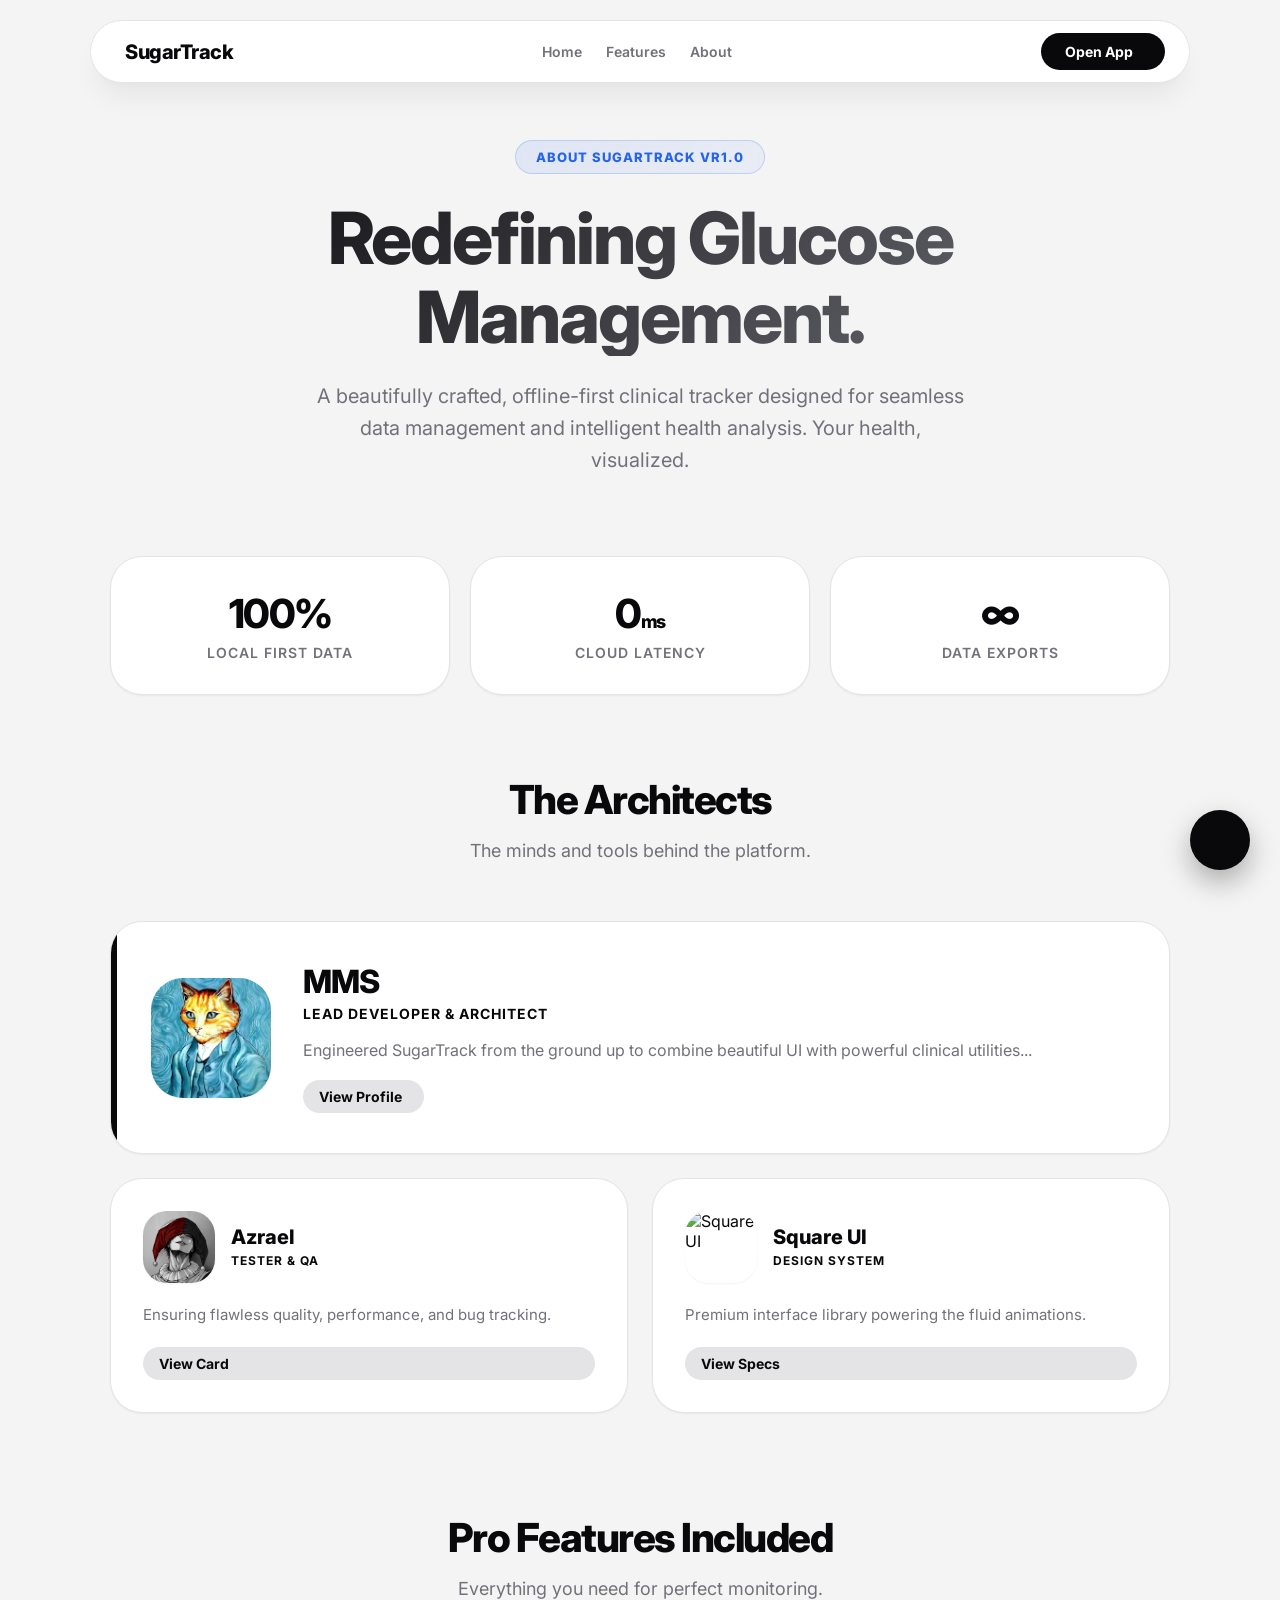
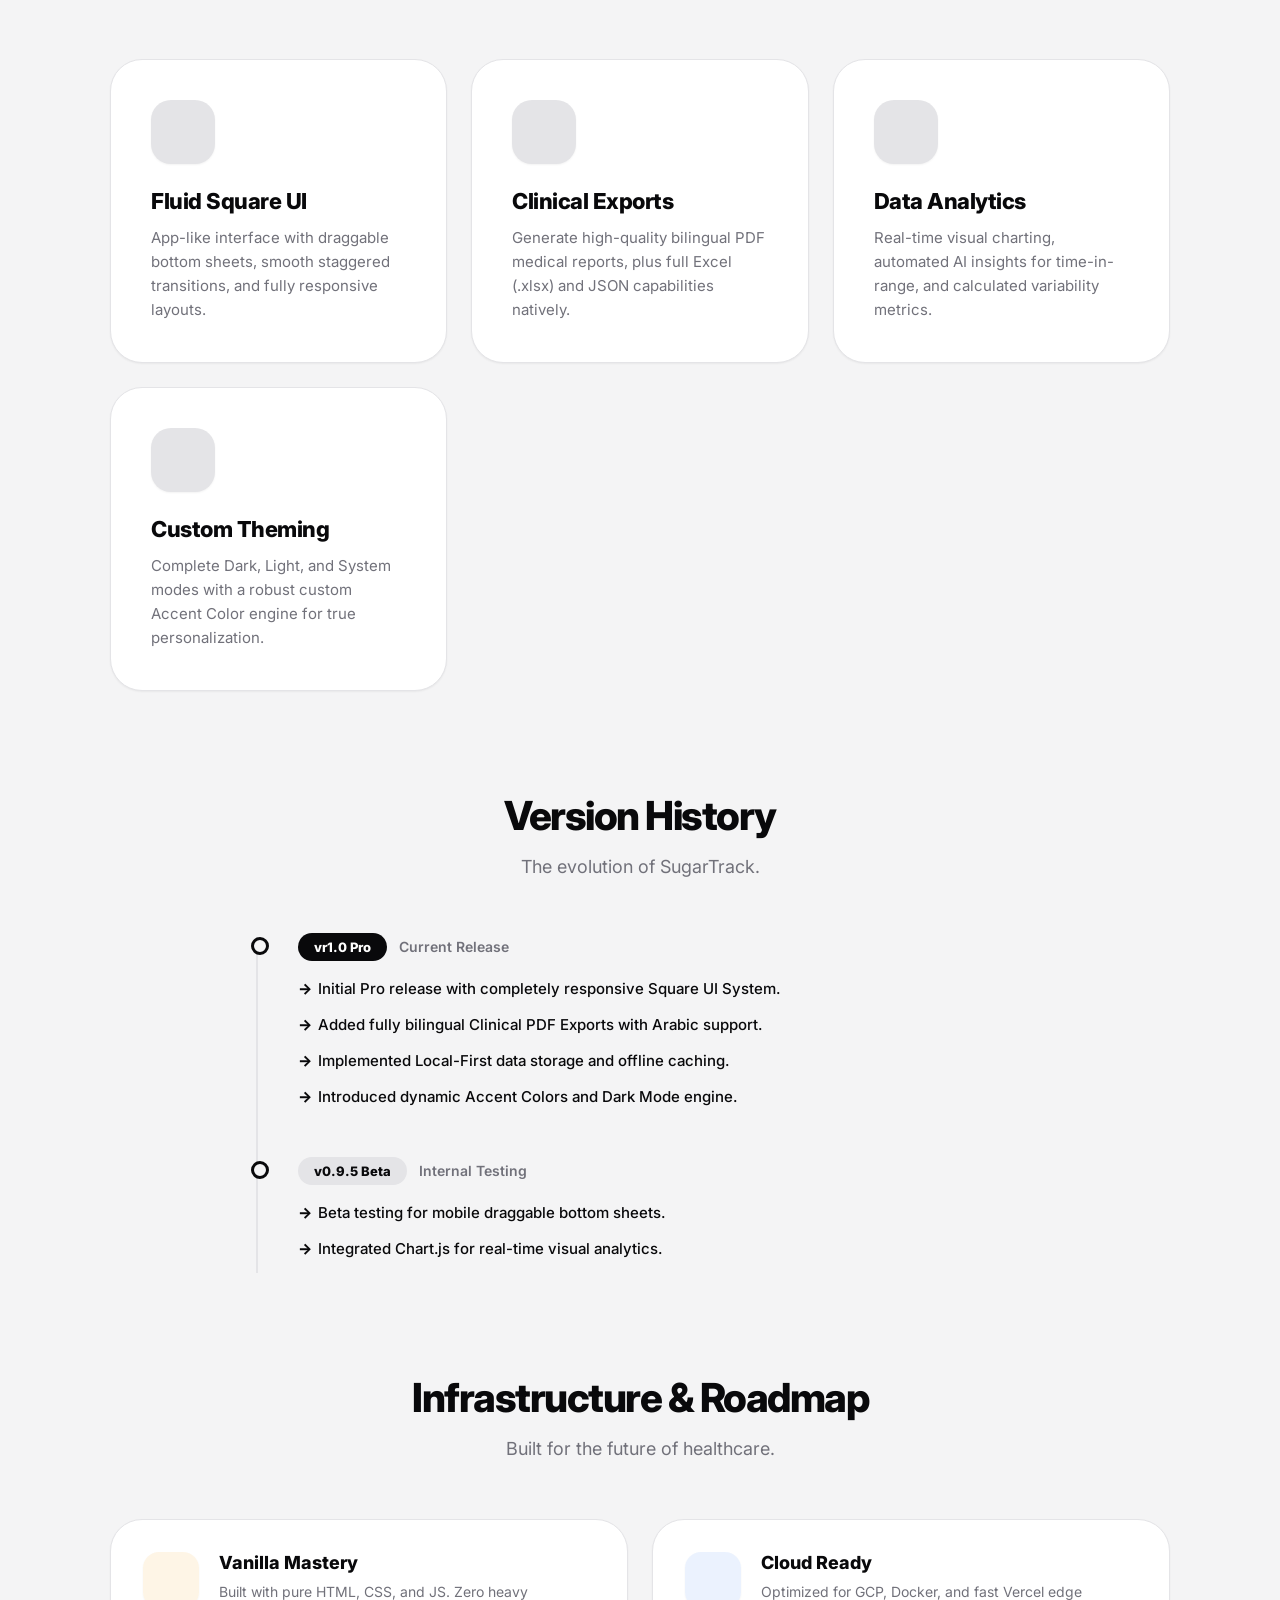
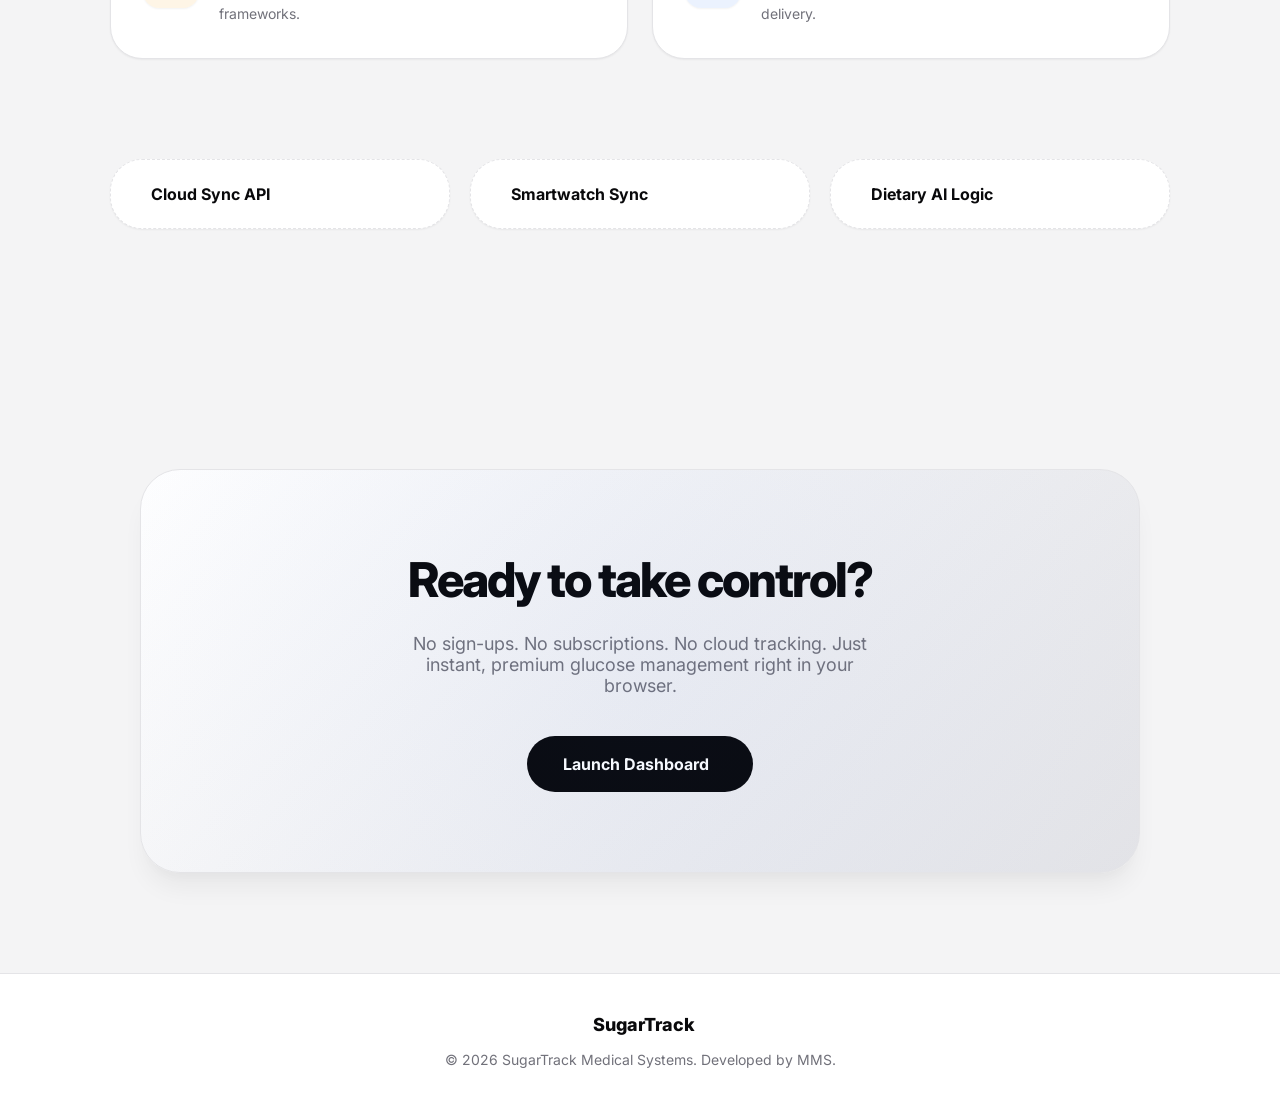
==== about.html @ b8b96982 "Add files via upload" ====
<!DOCTYPE html>
<html lang="en" data-theme="system" class="landing-mode">
<head>
    <meta charset="UTF-8">
    <meta name="viewport" content="width=device-width, initial-scale=1.0, maximum-scale=1.0, user-scalable=no, viewport-fit=cover">
    <title>About - SugarTrack Pro</title>
    
    <script>
        const savedTheme = localStorage.getItem('theme') || 'system';
        const isDark = savedTheme === 'dark' || (savedTheme === 'system' && window.matchMedia('(prefers-color-scheme: dark)').matches);
        document.documentElement.setAttribute('data-theme', isDark ? 'dark' : 'light');
    </script>
    <link rel="preconnect" href="https://fonts.googleapis.com">
    <link rel="preconnect" href="https://fonts.gstatic.com" crossorigin>
    <link href="https://fonts.googleapis.com/css2?family=Inter:wght@400;500;600;700;800&display=swap" rel="stylesheet">
    <script src="https://unpkg.com/@phosphor-icons/web"></script>
    <link rel="stylesheet" href="style.css">

    <style>
        /* --- LANDING PAGE CORE & SMOOTH SCROLL --- */
        html.landing-mode { scroll-behavior: smooth; }
        body { background-color: var(--bg-canvas); color: var(--text-main); overflow-x: hidden; margin: 0; padding: 0; display: block; }
        .page-wrapper { overflow: hidden; position: relative; }
        
        .main-scroller { transition: transform 0.6s cubic-bezier(0.32, 0.72, 0, 1), filter 0.6s ease, border-radius 0.6s ease; transform-origin: center top; background: var(--bg-canvas); min-height: 100vh; }
        body.modal-open .main-scroller { transform: scale(0.95) translateY(10px); filter: blur(8px) brightness(0.8); border-radius: 40px; pointer-events: none; overflow: hidden; }

        /* --- 3D AMBIENT GLOWS --- */
        .ambient-bg { position: fixed; inset: 0; z-index: -1; overflow: hidden; pointer-events: none; background: var(--bg-canvas); }
        .blob { position: absolute; filter: blur(90px); opacity: 0.25; border-radius: 50%; animation: float 20s infinite alternate cubic-bezier(0.4, 0, 0.2, 1); }
        .blob-1 { width: 45vw; height: 45vw; background: var(--primary); top: -10%; left: -10%; }
        .blob-2 { width: 35vw; height: 35vw; background: #8b5cf6; top: 30%; right: -10%; animation-delay: -5s; }
        .blob-3 { width: 45vw; height: 45vw; background: #10b981; bottom: -10%; left: 20%; animation-delay: -10s; }
        @keyframes float { 0% { transform: translate(0, 0) scale(1); } 100% { transform: translate(5%, 10%) scale(1.1); } }
        [data-theme="dark"] .ambient-glow { opacity: 0.1; }

        /* --- FLOATING TOP NAV --- */
        .landing-nav { position: fixed; top: 20px; left: 50%; transform: translateX(-50%); width: 90%; max-width: 1100px; background: rgba(var(--bg-dashboard-rgb), 0.7); background-color: var(--bg-dashboard); backdrop-filter: blur(20px); -webkit-backdrop-filter: blur(20px); border: 1px solid var(--border-color); border-radius: 100px; padding: 12px 24px; display: flex; align-items: center; justify-content: space-between; z-index: 1000; box-shadow: var(--shadow-float); transition: all 0.3s ease; }
        .nav-brand { display: flex; align-items: center; gap: 10px; font-size: 20px; font-weight: 800; color: var(--text-main); text-decoration: none; letter-spacing: -0.5px; }
        .nav-brand i { font-size: 28px; color: var(--primary); }
        .nav-links { display: flex; align-items: center; gap: 24px; }
        .nav-link { font-size: 14px; font-weight: 600; color: var(--text-muted); text-decoration: none; transition: color 0.2s; }
        .nav-link:hover { color: var(--text-main); }
        .nav-actions { display: flex; align-items: center; gap: 12px; }
        .btn-launch { background: var(--primary); color: var(--primary-invert); padding: 10px 24px; border-radius: 100px; font-size: 14px; font-weight: 700; text-decoration: none; display: flex; align-items: center; gap: 8px; transition: transform 0.2s, box-shadow 0.2s; }
        .btn-launch:hover { transform: translateY(-2px); box-shadow: 0 10px 20px -10px var(--primary); }

        /* Mobile Nav Button & Menu */
        .mobile-menu-btn { display: none; width: 44px; height: 44px; border-radius: 50%; background: var(--bg-hover); color: var(--text-main); border: none; align-items: center; justify-content: center; font-size: 24px; cursor: pointer; transition: transform 0.2s; }
        .mobile-menu-btn:active { transform: scale(0.9); }
        .nav-menu-item { display: flex; align-items: center; gap: 16px; padding: 16px 24px; background: var(--bg-canvas); border: 1px solid var(--border-color); border-radius: 24px; font-size: 18px; font-weight: 700; color: var(--text-main); text-decoration: none; transition: transform 0.2s, background 0.2s; }
        .nav-menu-item:hover { background: var(--bg-hover); }
        .nav-menu-item:active { transform: scale(0.95); }
        .nav-menu-item.highlight { background: var(--primary); color: var(--primary-invert); border-color: var(--primary); }
        .nav-menu-item i { font-size: 24px; }

        /* --- CONTAINER & REVEAL --- */
        .page-container { max-width: 1100px; margin: 0 auto; padding: 140px 20px 100px; position: relative; z-index: 10; }
        .reveal { opacity: 0; transform: translateY(50px) scale(0.98); transition: all 0.8s cubic-bezier(0.16, 1, 0.3, 1); }
        .reveal.active { opacity: 1; transform: translateY(0) scale(1); }

        /* --- HERO SECTION --- */
        .hero { text-align: center; margin-bottom: 80px; perspective: 1000px; }
        .hero-badge { display: inline-block; background: linear-gradient(135deg, rgba(37,99,235,0.1), rgba(37,99,235,0.05)); border: 1px solid rgba(37,99,235,0.2); color: #2563eb; padding: 8px 20px; border-radius: 30px; font-size: 13px; font-weight: 800; text-transform: uppercase; letter-spacing: 1px; margin-bottom: 24px; backdrop-filter: blur(8px); }
        [data-theme="dark"] .hero-badge { color: #60a5fa; }
        .hero h1 { font-size: clamp(40px, 7vw, 72px); font-weight: 800; letter-spacing: -2px; line-height: 1.1; margin-bottom: 24px; background: linear-gradient(135deg, var(--text-main), var(--text-muted)); -webkit-background-clip: text; -webkit-text-fill-color: transparent; }
        .hero p { font-size: clamp(16px, 2vw, 20px); color: var(--text-muted); max-width: 650px; margin: 0 auto; line-height: 1.6; }

        /* --- QUICK STATS BANNER --- */
        .stats-banner { display: grid; grid-template-columns: repeat(3, 1fr); gap: 20px; margin-bottom: 80px; }
        .stat-box { background: var(--bg-dashboard); border: 1px solid var(--border-color); border-radius: 32px; padding: 32px; text-align: center; box-shadow: var(--shadow-sm); transform-style: preserve-3d; transition: transform 0.1s ease, border-color 0.4s; position: relative; overflow: hidden; }
        .stat-box::before { content: ''; position: absolute; inset: 0; background: radial-gradient(600px circle at var(--mouse-x) var(--mouse-y), rgba(255,255,255,0.08), transparent 40%); z-index: 0; opacity: 0; transition: opacity 0.3s; pointer-events: none;}
        .stat-box:hover::before { opacity: 1; }
        [data-theme="light"] .stat-box::before { background: radial-gradient(600px circle at var(--mouse-x) var(--mouse-y), rgba(0,0,0,0.04), transparent 40%); }
        .stat-box-content { position: relative; z-index: 1; transform: translateZ(30px); }
        .stat-box .num { display: block; font-size: 40px; font-weight: 800; color: var(--text-main); margin-bottom: 4px; letter-spacing: -1.5px; }
        .stat-box .label { font-size: 14px; color: var(--text-muted); font-weight: 600; text-transform: uppercase; letter-spacing: 1px; }

        /* --- SECTION HEADERS --- */
        .section-title { font-size: 40px; font-weight: 800; letter-spacing: -1.5px; margin-bottom: 40px; text-align: center; }
        .section-header { text-align: center; margin-bottom: 60px; }
        .section-header h2 { font-size: 40px; font-weight: 800; letter-spacing: -1.5px; margin-bottom: 16px; }
        .section-header p { font-size: 18px; color: var(--text-muted); }

        /* --- UNIVERSAL 3D TILT CARDS --- */
        .tilt-card { background: var(--bg-dashboard); border: 1px solid var(--border-color); border-radius: 32px; position: relative; overflow: hidden; box-shadow: var(--shadow-sm); transform-style: preserve-3d; transition: transform 0.1s ease, box-shadow 0.4s ease, border-color 0.4s ease; cursor: default; }
        .tilt-card::before { content: ''; position: absolute; inset: 0; background: radial-gradient(800px circle at var(--mouse-x) var(--mouse-y), rgba(255,255,255,0.08), transparent 40%); z-index: 0; opacity: 0; transition: opacity 0.3s; pointer-events: none;}
        .tilt-card:hover::before { opacity: 1; }
        [data-theme="light"] .tilt-card::before { background: radial-gradient(800px circle at var(--mouse-x) var(--mouse-y), rgba(0,0,0,0.04), transparent 40%); }
        .tilt-card:hover { border-color: var(--primary); box-shadow: var(--shadow-float); z-index: 20; }
        .card-content { position: relative; z-index: 1; transform: translateZ(30px); }

        /* --- THE TEAM --- */
        .team-grid { display: grid; grid-template-columns: 1fr; gap: 24px; margin-bottom: 100px; }
        .interactive-card { cursor: pointer; -webkit-tap-highlight-color: transparent; }
        .interactive-card:active { transform: scale(0.96) !important; }

        .founder-card { display: flex; align-items: center; gap: 32px; padding: 40px; }
        .founder-card::after { content: ''; position: absolute; top: 0; left: 0; width: 6px; height: 100%; background: var(--primary); }
        .team-image { width: 120px; height: 120px; border-radius: 32px; object-fit: cover; box-shadow: var(--shadow-sm); flex-shrink: 0; transform: translateZ(50px); }
        .team-info { transform: translateZ(40px); }
        .team-info h3 { font-size: 32px; font-weight: 800; margin-bottom: 4px; letter-spacing: -1px;}
        .team-info h4 { font-size: 14px; font-weight: 700; color: var(--primary); text-transform: uppercase; letter-spacing: 1px; margin-bottom: 16px;}
        .team-info p { font-size: 16px; color: var(--text-muted); line-height: 1.6; margin-bottom: 16px;}
        .view-hint { display: inline-flex; align-items: center; gap: 6px; font-size: 14px; font-weight: 700; color: var(--primary); background: var(--bg-hover); padding: 8px 16px; border-radius: 100px; }

        .secondary-team { display: grid; grid-template-columns: repeat(2, 1fr); gap: 24px; }
        .member-card { padding: 32px; display: flex; flex-direction: column; gap: 20px; }
        .member-header { display: flex; align-items: center; gap: 16px; transform: translateZ(40px); }
        .member-header img { width: 72px; height: 72px; border-radius: 24px; object-fit: cover; box-shadow: var(--shadow-sm); }
        .member-header h4 { font-size: 20px; font-weight: 800; margin-bottom: 4px;}
        .member-header p { font-size: 12px; color: var(--primary); font-weight: 700; text-transform: uppercase; letter-spacing: 1px;}
        .member-bio { font-size: 15px; color: var(--text-muted); line-height: 1.6; transform: translateZ(30px); flex: 1; }

        /* --- FEATURES GRID --- */
        .f-grid { display: grid; grid-template-columns: repeat(auto-fit, minmax(320px, 1fr)); gap: 24px; margin-bottom: 100px; }
        .feature-card { padding: 40px; }
        .f-icon { width: 64px; height: 64px; background: var(--bg-hover); border-radius: 20px; display: flex; align-items: center; justify-content: center; font-size: 32px; margin-bottom: 24px; transform: translateZ(50px); box-shadow: var(--shadow-sm); }
        .f-icon i { background: linear-gradient(135deg, var(--primary), var(--primary-invert)); -webkit-background-clip: text; -webkit-text-fill-color: transparent; }
        .feature-card h3 { font-size: 22px; font-weight: 800; margin-bottom: 12px; letter-spacing: -0.5px; transform: translateZ(30px);}
        .feature-card p { font-size: 15px; color: var(--text-muted); line-height: 1.6; transform: translateZ(20px);}

        /* --- VERSION HISTORY --- */
        .changelog-wrapper { max-width: 800px; margin: 0 auto 100px; }
        .changelog-timeline { border-left: 2px solid var(--border-color); margin-left: 16px; padding-left: 40px; display: flex; flex-direction: column; gap: 40px; }
        .changelog-item { position: relative; }
        .changelog-item::before { content: ''; position: absolute; left: -47px; top: 0; width: 12px; height: 12px; background: var(--bg-canvas); border: 3px solid var(--primary); border-radius: 50%; box-shadow: 0 0 0 4px rgba(var(--bg-canvas-rgb), 1); }
        .changelog-header { display: flex; align-items: center; gap: 12px; margin-bottom: 16px; margin-top: -4px; }
        .changelog-version { background: var(--primary); color: var(--primary-invert); padding: 6px 16px; border-radius: 100px; font-size: 13px; font-weight: 800; }
        .changelog-date { color: var(--text-muted); font-size: 14px; font-weight: 600; }
        .changelog-notes { list-style: none; padding: 0; margin: 0; }
        .changelog-notes li { font-size: 15px; color: var(--text-main); margin-bottom: 12px; position: relative; padding-left: 20px; line-height: 1.6; font-weight: 500; }
        .changelog-notes li::before { content: '→'; position: absolute; left: 0; color: var(--primary); font-weight: 800; }

        /* --- ROADMAP & TECH STACK --- */
        .roadmap-grid { display: grid; grid-template-columns: repeat(auto-fit, minmax(220px, 1fr)); gap: 20px; margin-bottom: 100px; }
        .roadmap-item { padding: 24px; display: flex; flex-direction: column; align-items: flex-start; gap: 16px; border: 1px dashed var(--border-color); }
        .roadmap-item i { font-size: 32px; color: var(--text-light); transform: translateZ(30px); }
        .roadmap-item span { font-size: 16px; font-weight: 700; color: var(--text-main); transform: translateZ(20px); }

        .tech-grid { display: grid; grid-template-columns: repeat(auto-fit, minmax(300px, 1fr)); gap: 24px; margin-bottom: 100px; }
        .tech-card { padding: 32px; display: flex; align-items: flex-start; gap: 20px; }
        .tech-icon-wrapper { width: 56px; height: 56px; border-radius: 16px; background: var(--bg-hover); display: flex; align-items: center; justify-content: center; font-size: 28px; flex-shrink: 0; transform: translateZ(40px); box-shadow: var(--shadow-sm); }
        .tech-card.tech-frontend .tech-icon-wrapper { color: #f59e0b; background: rgba(245, 158, 11, 0.1); }
        .tech-card.tech-cloud .tech-icon-wrapper { color: #3b82f6; background: rgba(59, 130, 246, 0.1); }
        .tech-card.tech-data .tech-icon-wrapper { color: #10b981; background: rgba(16, 185, 129, 0.1); }
        .tech-content { transform: translateZ(20px); }
        .tech-content h4 { font-size: 18px; font-weight: 800; margin-bottom: 8px; }
        .tech-content p { font-size: 14px; color: var(--text-muted); line-height: 1.6; }

        /* --- MASSIVE CTA SECTION --- */
        .cta-section { padding: 40px 20px 100px; text-align: center; position: relative; z-index: 10; }
        .cta-box { max-width: 1000px; margin: 0 auto; background: linear-gradient(135deg, var(--bg-dashboard), var(--bg-hover)); border: 1px solid var(--border-color); border-radius: 40px; padding: 80px 40px; box-shadow: var(--shadow-float); position: relative; overflow: hidden; }
        .cta-box::after { content: ''; position: absolute; top: -50%; left: -50%; width: 200%; height: 200%; background: radial-gradient(circle, rgba(37,99,235,0.05) 0%, transparent 60%); pointer-events: none; animation: float 10s infinite linear; }
        .cta-box h2 { font-size: 48px; font-weight: 800; letter-spacing: -2px; margin-bottom: 24px; }
        .cta-box p { font-size: 18px; color: var(--text-muted); margin-bottom: 40px; max-width: 500px; margin-left: auto; margin-right: auto; }
        .btn-large { padding: 18px 36px; font-size: 16px; border-radius: 100px; display: inline-flex; }

        /* --- FOOTER --- */
        .footer { border-top: 1px solid var(--border-color); padding: 40px 20px; text-align: center; background: var(--bg-dashboard); color: var(--text-muted); font-size: 14px; position: relative; z-index: 10; display: flex; flex-direction: column; gap: 16px; align-items: center; }
        .footer-brand { display: flex; align-items: center; gap: 8px; font-weight: 800; color: var(--text-main); font-size: 18px; }
        .footer-brand i { color: var(--primary); font-size: 24px; }

        /* --- FLOATING THEME SWITCHER (Animated) --- */
        .floating-theme-widget { position: fixed; bottom: 30px; right: 30px; z-index: 9999; display: flex; flex-direction: column-reverse; align-items: center; gap: 12px; }
        .tw-main-btn { width: 60px; height: 60px; border-radius: 50%; background: var(--primary); color: var(--primary-invert); display: flex; align-items: center; justify-content: center; font-size: 26px; box-shadow: 0 12px 28px rgba(0,0,0,0.3); border: none; cursor: pointer; transition: transform 0.4s cubic-bezier(0.34, 1.56, 0.64, 1), background 0.3s; z-index: 2; }
        .tw-main-btn:active { transform: scale(0.9); }
        .tw-main-btn:hover { transform: scale(1.05); }
        .tw-menu { display: flex; flex-direction: column; gap: 12px; position: absolute; bottom: 75px; pointer-events: none; }
        .tw-opt { width: 48px; height: 48px; border-radius: 50%; background: var(--bg-dashboard); color: var(--text-main); border: 1px solid var(--border-color); display: flex; align-items: center; justify-content: center; font-size: 20px; cursor: pointer; box-shadow: var(--shadow-sm); opacity: 0; transform: translateY(20px) scale(0.5) rotate(-45deg); transition: all 0.4s cubic-bezier(0.34, 1.56, 0.64, 1); }
        .tw-opt:hover { background: var(--bg-hover); color: var(--primary); transform: translateY(0) scale(1.15) rotate(0deg) !important;}
        .tw-opt.active-theme { background: var(--primary); color: var(--primary-invert); border-color: var(--primary);}
        .floating-theme-widget.open .tw-menu { pointer-events: all; }
        .floating-theme-widget.open .tw-opt { opacity: 1; transform: translateY(0) scale(1) rotate(0deg); }
        .floating-theme-widget.open .tw-opt:nth-child(3) { transition-delay: 0.05s; }
        .floating-theme-widget.open .tw-opt:nth-child(2) { transition-delay: 0.1s; }
        .floating-theme-widget.open .tw-opt:nth-child(1) { transition-delay: 0.15s; }
        .floating-theme-widget.open .tw-main-btn { transform: rotate(135deg); }

        /* --- APPLE STYLE MORPH MODAL (Shared) --- */
        .apple-modal-overlay { position: fixed; inset: 0; z-index: 99999; background: rgba(0, 0, 0, 0.3); backdrop-filter: blur(8px); -webkit-backdrop-filter: blur(8px); display: flex; align-items: center; justify-content: center; opacity: 0; visibility: hidden; transition: opacity 0.4s ease, visibility 0.4s ease; }
        .apple-modal-overlay.active { opacity: 1; visibility: visible; }
        .apple-modal-card { background: var(--bg-dashboard); border: 1px solid var(--border-color); padding: 40px; width: 90%; max-width: 420px; box-shadow: 0 32px 64px -12px rgba(0,0,0,0.3); text-align: center; position: relative; overflow: hidden; opacity: 0; border-radius: 64px; transform: scale(0.15); transition: transform 0.6s cubic-bezier(0.34, 1.56, 0.64, 1), opacity 0.3s ease, border-radius 0.6s cubic-bezier(0.34, 1.56, 0.64, 1); }
        .apple-modal-overlay.active .apple-modal-card { transform: scale(1) !important; opacity: 1; border-radius: 40px; }
        .apple-modal-content > * { opacity: 0; transform: translateY(15px); transition: all 0.4s cubic-bezier(0.16, 1, 0.3, 1); }
        .apple-modal-overlay.active .apple-modal-content > * { opacity: 1; transform: translateY(0); }
        .apple-modal-overlay.active .apple-modal-content > *:nth-child(1) { transition-delay: 0.1s; }
        .apple-modal-overlay.active .apple-modal-content > *:nth-child(2) { transition-delay: 0.15s; }
        .apple-modal-overlay.active .apple-modal-content > *:nth-child(3) { transition-delay: 0.2s; }
        .apple-modal-overlay.active .apple-modal-content > *:nth-child(4) { transition-delay: 0.25s; }
        .apple-modal-overlay.active .apple-modal-content > *:nth-child(5) { transition-delay: 0.3s; }
        .amc-close { position: absolute; top: 20px; right: 20px; width: 36px; height: 36px; border-radius: 50%; background: var(--bg-hover); color: var(--text-muted); display: flex; align-items: center; justify-content: center; font-size: 18px; cursor: pointer; transition: all 0.2s; z-index: 10; border: none; }
        .amc-close:hover { background: var(--text-muted); color: var(--bg-canvas); transform: scale(1.1); }
        .amc-img { width: 120px; height: 120px; border-radius: 36px; object-fit: cover; box-shadow: var(--shadow-float); margin: 0 auto 20px auto; border: 2px solid var(--border-color); }
        .amc-name { font-size: 32px; font-weight: 800; color: var(--text-main); margin-bottom: 4px; letter-spacing: -1px;}
        .amc-role { font-size: 14px; font-weight: 700; color: var(--primary); text-transform: uppercase; letter-spacing: 1px; margin-bottom: 16px;}
        .amc-bio { font-size: 15px; color: var(--text-muted); line-height: 1.6; margin-bottom: 32px;}
        .amc-actions { display: flex; gap: 12px; }
        .amc-actions a { flex: 1; padding: 14px; border-radius: 100px; font-size: 14px; font-weight: 700; display: flex; align-items: center; justify-content: center; gap: 8px; text-decoration: none; transition: transform 0.2s; }
        .amc-btn-primary { background: var(--primary); color: var(--primary-invert); }
        .amc-btn-secondary { background: var(--bg-dashboard); border: 1px solid var(--border-color); color: var(--text-main); box-shadow: var(--shadow-sm);}

        @media (max-width: 900px) {
            .stats-banner, .secondary-team { grid-template-columns: 1fr; }
        }
        @media (max-width: 768px) {
            .landing-nav { top: 12px; width: calc(100% - 24px); padding: 10px 16px; }
            .nav-links, .desktop-launch-btn { display: none; }
            .mobile-menu-btn { display: flex; }
            .f-grid { grid-template-columns: 1fr; }
            .hero h1 { font-size: 44px; }
            .founder-card { flex-direction: column; text-align: center; padding: 32px 20px; }
            .founder-card::after { top: 0; left: 0; width: 100%; height: 6px; border-radius: 6px 6px 0 0; }
            .floating-theme-widget { bottom: 20px; right: 20px; }
            .tw-main-btn { width: 52px; height: 52px; font-size: 22px;}
            .cta-box h2 { font-size: 36px; }
        }
    </style>
</head>
<body>

    <div class="page-wrapper">
        <div class="main-scroller">
            
            <div class="ambient-bg">
                <div class="blob blob-1"></div>
                <div class="blob blob-2"></div>
                <div class="blob blob-3"></div>
            </div>

            <!-- Floating Top Navigation -->
            <nav class="landing-nav">
                <a href="index.html" class="nav-brand"><i class="ph-fill ph-activity"></i> SugarTrack</a>
                <div class="nav-links">
                    <a href="index.html" class="nav-link">Home</a>
                    <a href="index.html#features" class="nav-link">Features</a>
                    <a href="about.html" class="nav-link">About</a>
                </div>
                <div class="nav-actions">
                    <a href="dashboard.html" class="btn-launch desktop-launch-btn">Open App <i class="ph ph-arrow-right"></i></a>
                    <button class="mobile-menu-btn" id="mobileMenuBtn"><i class="ph ph-list"></i></button>
                </div>
            </nav>

            <div class="page-container">
                
                <!-- Hero Section -->
                <section class="hero reveal">
                    <div class="hero-badge">About SugarTrack vr1.0</div>
                    <h1>Redefining Glucose<br>Management.</h1>
                    <p>A beautifully crafted, offline-first clinical tracker designed for seamless data management and intelligent health analysis. Your health, visualized.</p>
                </section>

                <!-- 3D Stats Banner -->
                <div class="stats-banner reveal">
                    <div class="stat-box tilt-card">
                        <div class="stat-box-content">
                            <span class="num">100%</span>
                            <span class="label">Local First Data</span>
                        </div>
                    </div>
                    <div class="stat-box tilt-card">
                        <div class="stat-box-content">
                            <span class="num">0<span style="font-size: 18px;">ms</span></span>
                            <span class="label">Cloud Latency</span>
                        </div>
                    </div>
                    <div class="stat-box tilt-card">
                        <div class="stat-box-content">
                            <span class="num">∞</span>
                            <span class="label">Data Exports</span>
                        </div>
                    </div>
                </div>

                <!-- Interactive Team Section -->
                <section id="team">
                    <div class="section-header reveal">
                        <h2>The Architects</h2>
                        <p>The minds and tools behind the platform.</p>
                    </div>
                    
                    <div class="team-grid reveal">
                        <!-- Founder Card -->
                        <div class="founder-card tilt-card interactive-card" 
                             onclick="openTeamModal(event, 'MMS', 'Lead Developer & Architect', 'Passionate about building fluid, user-centric healthcare tools. Engineered SugarTrack from the ground up to combine beautiful UI with powerful clinical utilities, focusing on speed, responsiveness, and clean vanilla architecture.', 'images/mms.jpg', 'https://github.com/MMSSB', 'https://mmssb.github.io')">
                            <img src="images/mms.jpg"  alt="MMS Profile" class="team-image">
                            <div class="team-info">
                                <h3>MMS</h3>
                                <h4>Lead Developer & Architect</h4>
                                <p>Engineered SugarTrack from the ground up to combine beautiful UI with powerful clinical utilities...</p>
                                <span class="view-hint">View Profile <i class="ph ph-arrow-up-right"></i></span>
                            </div>
                        </div>

                        <!-- Secondary Team -->
                        <div class="secondary-team">
                            <div class="member-card tilt-card interactive-card"
                                 onclick="openTeamModal(event, 'Azrael', 'Tester & QA Specialist', 'Passionate about ensuring quality and performance in software development. Drives rigorous QA testing, tracks bugs, and contributes heavily to backend logic optimizations.', 'images/Azrael-0.jpg', '#', '#')">
                                <div class="member-header">
                                    <img src="images/Azrael-0.jpg" alt="Azrael">
                                    <div>
                                        <h4>Azrael</h4>
                                        <p>Tester & QA</p>
                                    </div>
                                </div>
                                <p class="member-bio">Ensuring flawless quality, performance, and bug tracking.</p>
                                <span class="view-hint" style="margin-top: auto;">View Card <i class="ph ph-arrow-up-right"></i></span>
                            </div>

                            <div class="member-card tilt-card interactive-card"
                                 onclick="openTeamModal(event, 'Square UI', 'Design System Library', 'A premium, proprietary interface library providing fluid animations, glassmorphism overlays, and highly responsive components designed specifically for healthcare applications.', 'https://ui-avatars.com/api/?name=UX&background=8b5cf6&color=fff&size=150', '#', '#')">
                                <div class="member-header">
                                    <img src="https://ui-avatars.com/api/?name=UX&background=8b5cf6&color=fff&size=150" alt="Square UI">
                                    <div>
                                        <h4>Square UI</h4>
                                        <p>Design System</p>
                                    </div>
                                </div>
                                <p class="member-bio">Premium interface library powering the fluid animations.</p>
                                <span class="view-hint" style="margin-top: auto;">View Specs <i class="ph ph-arrow-up-right"></i></span>
                            </div>
                        </div>
                    </div>
                </section>

                <!-- Features Grid -->
                <section id="features">
                    <div class="section-header reveal" style="margin-top: 60px;">
                        <h2>Pro Features Included</h2>
                        <p>Everything you need for perfect monitoring.</p>
                    </div>
                    <div class="f-grid reveal">
                        <div class="tilt-card feature-card">
                            <div class="card-content">
                                <div class="f-icon"><i class="ph-fill ph-magic-wand"></i></div>
                                <h3>Fluid Square UI</h3>
                                <p>App-like interface with draggable bottom sheets, smooth staggered transitions, and fully responsive layouts.</p>
                            </div>
                        </div>
                        <div class="tilt-card feature-card">
                            <div class="card-content">
                                <div class="f-icon"><i class="ph-fill ph-file-pdf"></i></div>
                                <h3>Clinical Exports</h3>
                                <p>Generate high-quality bilingual PDF medical reports, plus full Excel (.xlsx) and JSON capabilities natively.</p>
                            </div>
                        </div>
                        <div class="tilt-card feature-card">
                            <div class="card-content">
                                <div class="f-icon"><i class="ph-fill ph-chart-line-up"></i></div>
                                <h3>Data Analytics</h3>
                                <p>Real-time visual charting, automated AI insights for time-in-range, and calculated variability metrics.</p>
                            </div>
                        </div>
                        <div class="tilt-card feature-card">
                            <div class="card-content">
                                <div class="f-icon"><i class="ph-fill ph-palette"></i></div>
                                <h3>Custom Theming</h3>
                                <p>Complete Dark, Light, and System modes with a robust custom Accent Color engine for true personalization.</p>
                            </div>
                        </div>
                    </div>
                </section>

                <!-- Version History -->
                <section>
                    <div class="section-header reveal" style="margin-top: 60px;">
                        <h2>Version History</h2>
                        <p>The evolution of SugarTrack.</p>
                    </div>
                    <div class="changelog-wrapper reveal">
                        <div class="changelog-timeline">
                            <div class="changelog-item">
                                <div class="changelog-header">
                                    <span class="changelog-version">vr1.0 Pro</span>
                                    <span class="changelog-date">Current Release</span>
                                </div>
                                <ul class="changelog-notes">
                                    <li>Initial Pro release with completely responsive Square UI System.</li>
                                    <li>Added fully bilingual Clinical PDF Exports with Arabic support.</li>
                                    <li>Implemented Local-First data storage and offline caching.</li>
                                    <li>Introduced dynamic Accent Colors and Dark Mode engine.</li>
                                </ul>
                            </div>
                            <div class="changelog-item">
                                <div class="changelog-header">
                                    <span class="changelog-version" style="background: var(--bg-hover); color: var(--text-main);">v0.9.5 Beta</span>
                                    <span class="changelog-date">Internal Testing</span>
                                </div>
                                <ul class="changelog-notes">
                                    <li>Beta testing for mobile draggable bottom sheets.</li>
                                    <li>Integrated Chart.js for real-time visual analytics.</li>
                                </ul>
                            </div>
                        </div>
                    </div>
                </section>

                <!-- Tech Stack & Roadmap -->
                <section>
                    <div class="section-header reveal">
                        <h2>Infrastructure & Roadmap</h2>
                        <p>Built for the future of healthcare.</p>
                    </div>
                    
                    <div class="tech-grid reveal">
                        <div class="tech-card tilt-card tech-frontend">
                            <div class="card-content" style="display: flex; gap: 20px;">
                                <div class="tech-icon-wrapper"><i class="ph-fill ph-file-code"></i></div>
                                <div class="tech-content">
                                    <h4>Vanilla Mastery</h4>
                                    <p>Built with pure HTML, CSS, and JS. Zero heavy frameworks.</p>
                                </div>
                            </div>
                        </div>
                        <div class="tech-card tilt-card tech-cloud">
                            <div class="card-content" style="display: flex; gap: 20px;">
                                <div class="tech-icon-wrapper"><i class="ph-fill ph-cloud-arrow-up"></i></div>
                                <div class="tech-content">
                                    <h4>Cloud Ready</h4>
                                    <p>Optimized for GCP, Docker, and fast Vercel edge delivery.</p>
                                </div>
                            </div>
                        </div>
                    </div>

                    <div class="roadmap-grid reveal">
                        <div class="roadmap-item tilt-card"><div class="card-content" style="display:flex; align-items:center; gap:16px;"><i class="ph-fill ph-cloud-arrow-up"></i><span>Cloud Sync API</span></div></div>
                        <div class="roadmap-item tilt-card"><div class="card-content" style="display:flex; align-items:center; gap:16px;"><i class="ph-fill ph-watch"></i><span>Smartwatch Sync</span></div></div>
                        <div class="roadmap-item tilt-card"><div class="card-content" style="display:flex; align-items:center; gap:16px;"><i class="ph-fill ph-bowl-food"></i><span>Dietary AI Logic</span></div></div>
                    </div>
                </section>

            </div> <!-- /page-container -->

            <!-- Massive Call to Action -->
            <section class="cta-section reveal">
                <div class="cta-box">
                    <h2>Ready to take control?</h2>
                    <p>No sign-ups. No subscriptions. No cloud tracking. Just instant, premium glucose management right in your browser.</p>
                    <a href="dashboard.html" class="btn-launch btn-large" style="display: inline-flex;">Launch Dashboard <i class="ph-fill ph-rocket-launch"></i></a>
                </div>
            </section>

            <!-- Footer -->
            <footer class="footer">
                <div class="footer-brand">
                    <i class="ph-fill ph-activity"></i> SugarTrack
                </div>
                <p>&copy; 2026 SugarTrack Medical Systems. Developed by MMS.</p>
            </footer>

        </div> <!-- /main-scroller -->
    </div> <!-- /page-wrapper -->

    <!-- FLOATING THEME WIDGET (Animated) -->
    <div class="floating-theme-widget" id="themeWidget">
        <button class="tw-main-btn" id="twMainBtn" title="Theme Settings"><i class="ph-fill ph-palette"></i></button>
        <div class="tw-menu">
            <button class="tw-opt" data-theme-val="light" title="Light Mode"><i class="ph-fill ph-sun"></i></button>
            <button class="tw-opt" data-theme-val="system" title="System Mode"><i class="ph-fill ph-desktop"></i></button>
            <button class="tw-opt" data-theme-val="dark" title="Dark Mode"><i class="ph-fill ph-moon"></i></button>
        </div>
    </div>

    <!-- APPLE-STYLE MOBILE NAV MODAL -->
    <div id="mobileNavOverlay" class="apple-modal-overlay">
        <div class="apple-modal-card" id="mobileNavCard" style="padding: 24px;">
            <button class="amc-close" onclick="closeMobileNav()"><i class="ph ph-x"></i></button>
            <div class="apple-modal-content" style="display: flex; flex-direction: column; gap: 12px; margin-top: 48px;">
                <a href="index.html" class="nav-menu-item"><i class="ph-fill ph-house"></i> Home</a>
                <a href="index.html#features" class="nav-menu-item" onclick="closeMobileNav()"><i class="ph-fill ph-sparkle"></i> Features</a>
                <a href="about.html" class="nav-menu-item"><i class="ph-fill ph-info"></i> About</a>
                <a href="dashboard.html" class="nav-menu-item highlight"><i class="ph-fill ph-rocket-launch"></i> Open App</a>
            </div>
        </div>
    </div>

    <!-- APPLE-STYLE MORPHING TEAM MODAL -->
    <div id="teamModalOverlay" class="apple-modal-overlay">
        <div class="apple-modal-card" id="teamModalCard">
            <button class="amc-close" onclick="closeTeamModal()"><i class="ph ph-x"></i></button>
            <div class="apple-modal-content">
                <img src="" id="tm-img" class="amc-img" alt="Profile">
                <h3 id="tm-name" class="amc-name">Name</h3>
                <h4 id="tm-role" class="amc-role">Role</h4>
                <p id="tm-bio" class="amc-bio">Bio</p>
                <div class="amc-actions">
                    <a href="#" id="tm-github" target="_blank" class="amc-btn-primary"><i class="ph-fill ph-github-logo"></i> GitHub</a>
                    <a href="#" id="tm-portfolio" target="_blank" class="amc-btn-secondary"><i class="ph-fill ph-globe"></i> Portfolio</a>
                </div>
            </div>
        </div>
    </div>

    <!-- CORE INTERACTION SCRIPTS -->
    <script>
        document.addEventListener('DOMContentLoaded', () => {
            
            // --- 1. SCROLL REVEAL OBSERVER ---
            const revealObserver = new IntersectionObserver((entries) => {
                entries.forEach(entry => {
                    if (entry.isIntersecting) entry.target.classList.add('active');
                });
            }, { threshold: 0.1, rootMargin: "0px 0px -50px 0px" });
            
            document.querySelectorAll('.reveal').forEach(el => revealObserver.observe(el));
            setTimeout(() => { document.querySelectorAll('.reveal')[0]?.classList.add('active'); }, 100);

            // --- 2. ADVANCED 3D TILT EFFECT ---
            document.querySelectorAll('.tilt-card').forEach(card => {
                card.addEventListener('mousemove', (e) => {
                    const rect = card.getBoundingClientRect();
                    const x = e.clientX - rect.left; 
                    const y = e.clientY - rect.top;
                    
                    card.style.setProperty('--mouse-x', `${x}px`);
                    card.style.setProperty('--mouse-y', `${y}px`);

                    if (window.innerWidth > 768) {
                        const centerX = rect.width / 2;
                        const centerY = rect.height / 2;
                        const rotateX = ((y - centerY) / centerY) * -4;
                        const rotateY = ((x - centerX) / centerX) * 4;
                        card.style.transform = `perspective(1200px) rotateX(${rotateX}deg) rotateY(${rotateY}deg) scale3d(1.02, 1.02, 1.02)`;
                    }
                });

                card.addEventListener('mouseleave', () => {
                    card.style.transform = 'perspective(1200px) rotateX(0) rotateY(0) scale3d(1, 1, 1)';
                });
            });

            // --- 3. ANIMATED THEME SWITCHER WIDGET ---
            const themeWidget = document.getElementById('themeWidget');
            const twMainBtn = document.getElementById('twMainBtn');
            const twOpts = document.querySelectorAll('.tw-opt');

            twMainBtn.addEventListener('click', () => themeWidget.classList.toggle('open'));
            document.addEventListener('click', (e) => { if (!themeWidget.contains(e.target)) themeWidget.classList.remove('open'); });

            const applyThemeChange = (newTheme) => {
                if (window.ThemeManager) { ThemeManager.setTheme(newTheme); } 
                else {
                    localStorage.setItem('theme', newTheme);
                    const isDark = newTheme === 'dark' || (newTheme === 'system' && window.matchMedia('(prefers-color-scheme: dark)').matches);
                    document.documentElement.setAttribute('data-theme', isDark ? 'dark' : 'light');
                }
                twOpts.forEach(opt => {
                    if (opt.getAttribute('data-theme-val') === newTheme) opt.classList.add('active-theme');
                    else opt.classList.remove('active-theme');
                });
            };

            const currentSavedTheme = localStorage.getItem('theme') || 'system';
            applyThemeChange(currentSavedTheme);

            twOpts.forEach(btn => {
                btn.addEventListener('click', (e) => {
                    e.preventDefault();
                    applyThemeChange(btn.getAttribute('data-theme-val'));
                    themeWidget.classList.remove('open');
                });
            });

            // --- 4. APPLE MOBILE NAV MORPH MODAL ---
            const mobileNavOverlay = document.getElementById('mobileNavOverlay');
            const mobileNavCard = document.getElementById('mobileNavCard');
            const mobileMenuBtn = document.getElementById('mobileMenuBtn');

            if (mobileMenuBtn && mobileNavOverlay) {
                mobileMenuBtn.addEventListener('click', (e) => {
                    const rect = mobileMenuBtn.getBoundingClientRect();
                    const btnCenterX = rect.left + (rect.width / 2);
                    const btnCenterY = rect.top + (rect.height / 2);
                    const viewCenterX = window.innerWidth / 2;
                    const viewCenterY = window.innerHeight / 2;
                    
                    const offsetX = btnCenterX - viewCenterX;
                    const offsetY = btnCenterY - viewCenterY;
                    
                    mobileNavCard.style.transformOrigin = `calc(50% + ${offsetX}px) calc(50% + ${offsetY}px)`;
                    
                    document.body.classList.add('modal-open');
                    mobileNavOverlay.classList.add('active');
                });

                mobileNavOverlay.addEventListener('click', (e) => {
                    if(e.target === mobileNavOverlay) closeMobileNav();
                });
            }
        });

        function closeMobileNav() {
            const mobileNavOverlay = document.getElementById('mobileNavOverlay');
            if(mobileNavOverlay) {
                mobileNavOverlay.classList.remove('active');
                document.body.classList.remove('modal-open');
            }
        }

        // --- 5. APPLE MORPH TEAM MODAL LOGIC ---
        const teamModalOverlay = document.getElementById('teamModalOverlay');
        const teamModalCard = document.getElementById('teamModalCard');
        
        function openTeamModal(event, name, role, bio, imgSrc, githubUrl, portfolioUrl) {
            const card = event.currentTarget;
            const rect = card.getBoundingClientRect();
            
            const cardCenterX = rect.left + (rect.width / 2);
            const cardCenterY = rect.top + (rect.height / 2);
            const viewCenterX = window.innerWidth / 2;
            const viewCenterY = window.innerHeight / 2;
            
            const offsetX = cardCenterX - viewCenterX;
            const offsetY = cardCenterY - viewCenterY;
            
            teamModalCard.style.transformOrigin = `calc(50% + ${offsetX}px) calc(50% + ${offsetY}px)`;

            document.getElementById('tm-img').src = imgSrc;
            document.getElementById('tm-img').onerror = function() { this.src = `https://ui-avatars.com/api/?name=${name}&background=2563eb&color=fff&size=150`; };
            document.getElementById('tm-name').textContent = name;
            document.getElementById('tm-role').textContent = role;
            document.getElementById('tm-bio').textContent = bio;

            const btnGh = document.getElementById('tm-github');
            const btnPt = document.getElementById('tm-portfolio');
            if (githubUrl && githubUrl !== '#') { btnGh.style.display = 'flex'; btnGh.href = githubUrl; } else { btnGh.style.display = 'none'; }
            if (portfolioUrl && portfolioUrl !== '#') { btnPt.style.display = 'flex'; btnPt.href = portfolioUrl; } else { btnPt.style.display = 'none'; }

            document.body.classList.add('modal-open');
            teamModalOverlay.classList.add('active');
        }

        function closeTeamModal() {
            teamModalOverlay.classList.remove('active');
            document.body.classList.remove('modal-open');
        }

        teamModalOverlay.addEventListener('click', (e) => {
            if(e.target === teamModalOverlay) closeTeamModal();
        });
    </script>
</body>
</html>
---- style.css ----
/* --- GLOBAL VARIABLES --- */
:root {
    --bg-canvas: #f4f4f5;
    --bg-dashboard: #ffffff;
    --bg-hover: #e4e4e7;
    --border-color: #e4e4e7;
    --text-main: #09090b;
    --text-muted: #71717a;
    --text-light: #a1a1aa;
    --primary: #09090b;
    --primary-invert: #ffffff;
    --accent-blue: #2563eb;

    --dot-target: #0ea5e9;
    --dot-high: #eab308;
    --dot-low: #ef4444;
    --status-good-bg: #dcfce7;
    --status-good-text: #166534;
    --status-warn-bg: #fef08a;
    --status-warn-text: #854d0e;
    --status-bad-bg: #fee2e2;
    --status-bad-text: #991b1b;

    --radius-dashboard: 28px;
    --radius-card: 16px;
    --radius-btn: 10px;
    --shadow-sm: 0 1px 2px rgba(0, 0, 0, 0.05);
    --shadow-float: 0 20px 25px -5px rgba(0, 0, 0, 0.05), 0 10px 10px -5px rgba(0, 0, 0, 0.02);

    --sidebar-width: 260px;
    --sidebar-collapsed: 80px;
}

[data-theme="dark"] {
    --bg-canvas: #000000;
    --bg-dashboard: #121212;
    --bg-hover: #27272a;
    --border-color: #27272a;
    --text-main: #fafafa;
    --text-muted: #a1a1aa;
    --text-light: #52525b;
    --primary: #ffffff;
    --primary-invert: #000000;
    --accent-blue: #3b82f6;

    --status-good-bg: rgba(22, 101, 52, 0.3);
    --status-good-text: #4ade80;
    --status-warn-bg: rgba(133, 77, 14, 0.3);
    --status-warn-text: #fde047;
    --status-bad-bg: rgba(153, 27, 27, 0.3);
    --status-bad-text: #f87171;
    --shadow-sm: 0 1px 2px rgba(0, 0, 0, 0.5);
    --shadow-float: 0 20px 25px -5px rgba(0, 0, 0, 0.5);
}

* {
    margin: 0;
    padding: 0;
    box-sizing: border-box;
    font-family: 'Inter', sans-serif;
    -webkit-tap-highlight-color: transparent;
}

/* --- DASHBOARD APP MODE (DEFAULT) --- */
html, body {
    width: 100%;
    height: 100%;
    overflow: hidden; /* Locks screen for app */
    background-color: var(--bg-canvas);
    color: var(--text-main);
    transition: background-color 0.25s ease, color 0.25s ease;
}

body {
    display: flex;
    padding: 12px;
    gap: 12px;
}

/* --- SCROLLING LANDING PAGE MODE OVERRIDES --- */
/* Add class="landing-mode" to the <html> tag of any page you want to scroll naturally */
html.landing-mode, 
html.landing-mode body {
    overflow-y: auto !important;
    overflow-x: hidden !important;
    height: auto !important;
    display: block !important;
    padding: 0 !important;
    margin: 0 !important;
}

button {
    cursor: pointer;
    border: none;
    background: none;
    outline: none;
    font-family: inherit;
    color: inherit;
}

input, select { font-family: inherit; }
a { text-decoration: none; color: inherit; }
.no-scrollbar { -ms-overflow-style: none; scrollbar-width: none; }
.no-scrollbar::-webkit-scrollbar { display: none; }
.mobile-only { display: none !important; }
.mobile-header, .mobile-nav-dock { display: none; }

/* --- WELCOME MODAL --- */
.welcome-overlay {
    position: fixed; inset: 0; background: var(--bg-canvas); z-index: 9999;
    display: flex; align-items: center; justify-content: center;
}
html.has-user .welcome-overlay { display: none !important; }

.welcome-card {
    background: var(--bg-dashboard); border: 1px solid var(--border-color);
    padding: 40px; border-radius: var(--radius-card); box-shadow: var(--shadow-float);
    text-align: center; max-width: 400px; width: 90%;
}
.welcome-icon {
    width: 56px; height: 56px; background: var(--primary); color: var(--primary-invert);
    border-radius: 16px; display: flex; align-items: center; justify-content: center;
    font-size: 28px; margin: 0 auto 20px;
}
.welcome-card h2 { font-size: 24px; margin-bottom: 8px; letter-spacing: -0.5px; }
.welcome-card p { color: var(--text-muted); font-size: 14px; margin-bottom: 24px; }
.welcome-card input {
    width: 100%; padding: 12px 16px; border: 1px solid var(--border-color);
    background: var(--bg-canvas); color: var(--text-main); border-radius: var(--radius-btn);
    font-size: 15px; margin-bottom: 16px; outline: none; text-align: center;
}
.welcome-card input:focus { border-color: var(--accent-blue); }
.welcome-card .btn-primary { width: 100%; justify-content: center; padding: 12px; font-size: 15px; }

/* --- SIDEBAR --- */
.sidebar {
    width: var(--sidebar-width); display: flex; flex-direction: column; padding: 12px 0;
    transition: width 0.3s cubic-bezier(0.4, 0, 0.2, 1); position: relative; z-index: 50; flex-shrink: 0;
}
.brand-header { display: flex; align-items: center; justify-content: space-between; padding: 0 16px; margin-bottom: 24px; height: 32px; }
.brand { display: flex; align-items: center; gap: 12px; font-weight: 700; font-size: 1.1rem; overflow: hidden; white-space: nowrap; width: 100%; }
.brand-icon { width: 32px; height: 32px; background: var(--primary); color: var(--primary-invert); border-radius: var(--radius-btn); display: flex; align-items: center; justify-content: center; font-size: 18px; flex-shrink: 0; }
.collapse-btn {
    width: 28px; height: 28px; background: var(--bg-dashboard); border-radius: 6px; display: flex; align-items: center; justify-content: center;
    color: var(--text-main); border: 1px solid var(--border-color); transition: all 0.2s ease; z-index: 10; flex-shrink: 0;
}
.collapse-btn:hover { background: var(--bg-hover); }
.toggle-icon-right { display: none; }
.nav-section { margin-bottom: 24px; }
.nav-title { font-size: 11px; font-weight: 600; color: var(--text-light); text-transform: uppercase; letter-spacing: 0.5px; padding: 0 24px; margin-bottom: 8px; white-space: nowrap; }
.nav-items { display: flex; flex-direction: column; gap: 4px; padding: 0 12px; }
.nav-item { display: flex; align-items: center; gap: 12px; padding: 10px 12px; border-radius: var(--radius-btn); color: var(--text-muted); font-size: 14px; font-weight: 500; transition: all 0.15s ease; white-space: nowrap; overflow: hidden; }
.nav-item i { font-size: 20px; flex-shrink: 0; }
.nav-item:hover { background-color: var(--bg-hover); color: var(--text-main); }
.nav-item.active { background-color: var(--bg-dashboard); color: var(--text-main); font-weight: 600; box-shadow: var(--shadow-sm); border: 1px solid var(--border-color); }
.sidebar-bottom { margin-top: auto; padding: 0 16px; display: flex; flex-direction: column; gap: 12px; }
.theme-selector { display: flex; background: var(--bg-dashboard); border: 1px solid var(--border-color); border-radius: var(--radius-btn); padding: 4px; gap: 4px; overflow: hidden; }
.theme-btn { flex: 1; display: flex; align-items: center; justify-content: center; padding: 6px 0; border-radius: 6px; color: var(--text-muted); font-size: 16px; transition: all 0.2s; }
.theme-btn.active { background: var(--bg-hover); color: var(--text-main); box-shadow: var(--shadow-sm); }

/* Sidebar Collapsed State */
html.sidebar-collapsed .sidebar { width: var(--sidebar-collapsed); }
html.sidebar-collapsed .brand-text, html.sidebar-collapsed .search-box input, html.sidebar-collapsed .shortcut, html.sidebar-collapsed .nav-title, html.sidebar-collapsed .nav-item span { opacity: 0; display: none; }
html.sidebar-collapsed .brand-header { padding: 0; justify-content: center; }
html.sidebar-collapsed .brand { justify-content: center; }
html.sidebar-collapsed .toggle-icon-left { display: none; }
html.sidebar-collapsed .toggle-icon-right { display: block; }
html.sidebar-collapsed .collapse-btn { position: absolute; left: 50%; transform: translateX(-50%) scale(0.9); opacity: 0; pointer-events: none; }
html.sidebar-collapsed .brand-header:hover .collapse-btn { opacity: 1; transform: translateX(-50%) scale(1); pointer-events: all; }
html.sidebar-collapsed .nav-item { justify-content: center; padding: 10px; }
html.sidebar-collapsed .theme-selector { flex-direction: column; padding: 4px; }

/* --- DASHBOARD WRAPPER --- */
.dashboard-wrapper {
    flex: 1; min-width: 0; background-color: var(--bg-dashboard); border-radius: var(--radius-dashboard);
    border: 1px solid var(--border-color); box-shadow: var(--shadow-float); display: flex; flex-direction: column; position: relative; overflow: hidden;
}
.dashboard-scroll-area { flex: 1; overflow-y: auto; overflow-x: hidden; padding: 32px 40px; }
.dashboard-header { display: flex; justify-content: space-between; align-items: flex-end; margin-bottom: 28px; flex-wrap: wrap; gap: 16px; }
.header-left h1 { font-size: 28px; font-weight: 600; letter-spacing: -0.5px; margin-bottom: 4px; }
.header-left p { color: var(--text-muted); font-size: 14px; }
.header-actions { display: flex; gap: 12px; align-items: center; }
.btn-outline { display: flex; align-items: center; gap: 8px; background: var(--bg-dashboard); border: 1px solid var(--border-color); padding: 8px 14px; border-radius: var(--radius-btn); font-size: 13px; font-weight: 500; color: var(--text-main); box-shadow: var(--shadow-sm); }
.btn-outline:hover { background: var(--bg-hover); }
.btn-primary { display: flex; align-items: center; gap: 8px; background: var(--primary); color: var(--primary-invert); padding: 8px 16px; border-radius: var(--radius-btn); font-size: 13px; font-weight: 500; box-shadow: var(--shadow-sm); }

/* --- DESKTOP MODALS & BOTTOM SHEETS --- */
.sheet-overlay {
    position: fixed; inset: 0; background: rgba(0, 0, 0, 0.5); backdrop-filter: blur(4px);
    display: flex; align-items: center; justify-content: center; z-index: 1000;
    opacity: 0; visibility: hidden; transition: all 0.2s ease;
}
.sheet-overlay.active { opacity: 1; visibility: visible; }
.modal-card {
    background: var(--bg-dashboard); border: 1px solid var(--border-color); border-radius: var(--radius-dashboard);
    width: 90%; max-width: 420px; padding: 32px; box-shadow: var(--shadow-float); transform: scale(0.95); transition: all 0.2s ease;
}
.sheet-overlay.active .modal-card { transform: scale(1); }
.modal-header { display: flex; justify-content: space-between; align-items: center; margin-bottom: 24px; }
.modal-header h2 { font-size: 20px; font-weight: 600; }
.close-btn { width: 32px; height: 32px; border-radius: 8px; display: flex; align-items: center; justify-content: center; color: var(--text-muted); font-size: 18px; }
.close-btn:hover { background: var(--bg-hover); color: var(--text-main); }
.form-row { display: flex; gap: 12px; margin-bottom: 16px; }
.form-group { flex: 1; display: flex; flex-direction: column; gap: 6px; margin-bottom: 16px; min-width: 0; }
.form-group label { font-size: 13px; font-weight: 500; color: var(--text-muted); }
.form-group input { padding: 10px 14px; background: var(--bg-canvas); border: 1px solid var(--border-color); color: var(--text-main); border-radius: var(--radius-btn); font-size: 14px; outline: none; }
.form-group input:focus { border-color: var(--primary-invert); }
.btn-submit { width: 100%; background: var(--primary); color: var(--primary-invert); padding: 12px; border-radius: var(--radius-btn); font-weight: 500; font-size: 14px; margin-top: 8px; }

/* --- MOBILE SPECIFIC FIXES --- */
@media (max-width: 768px) {
    /* For App Mode */
    body:not(.landing-mode) { padding: 0; margin: 0; flex-direction: column; gap: 0; background-color: var(--bg-canvas); }
    body:not(.landing-mode) .sidebar, body:not(.landing-mode) .desktop-only { display: none !important; }
    body:not(.landing-mode) .dashboard-wrapper { border-radius: 0; border: none; box-shadow: none; flex: 1; background-color: var(--bg-canvas); }
    body:not(.landing-mode) .dashboard-scroll-area { padding: 16px 14px 130px 14px; display: flex; flex-direction: column; gap: 16px; overflow-y: auto; -webkit-overflow-scrolling: touch; }

    .mobile-only { display: block !important; }
    .sheet-overlay.mobile-only { display: flex !important; }
    .mobile-header { display: flex; justify-content: space-between; align-items: center; padding: 14px 20px; background: var(--bg-dashboard); border-bottom: 1px solid var(--border-color); flex-shrink: 0; z-index: 40; }
    .icon-btn { font-size: 20px; color: var(--text-main); display: flex; align-items: center; justify-content: center; }

    /* Mobile Floating Dock */
    .mobile-nav-dock { display: flex; position: fixed; bottom: 22px; left: 50%; transform: translateX(-50%); align-items: center; gap: 12px; z-index: 90; width: max-content; max-width: calc(100vw - 28px); pointer-events: none; }
    .mobile-floating-pill { pointer-events: auto; display: flex; align-items: center; gap: 22px; background: #18181b; border: 1px solid rgba(255, 255, 255, 0.12); border-radius: 40px; padding: 8px 24px; box-shadow: 0 16px 36px rgba(0, 0, 0, 0.35); }
    [data-theme="light"] .mobile-floating-pill { background: #ffffff; border: 1px solid #e5e7eb; box-shadow: 0 16px 36px rgba(0, 0, 0, 0.12); }
    .mobile-floating-pill a { display: flex; flex-direction: column; align-items: center; gap: 3px; color: #71717a; font-size: 10px; font-weight: 500; transition: color 0.15s; }
    [data-theme="light"] .mobile-floating-pill a { color: #6b7280; }
    .mobile-floating-pill a.active { color: #ffffff; font-weight: 600; }
    [data-theme="light"] .mobile-floating-pill a.active { color: #09090b; }
    .mobile-floating-pill i { font-size: 20px; }

    /* Draggable Bottom Sheets */
    .sheet-overlay { align-items: flex-end; padding: 0; }
    .bottom-sheet { margin: 0; width: 100%; max-width: 100%; border-radius: 28px 28px 0 0; background: var(--bg-dashboard); padding: 24px; padding-bottom: calc(24px + env(safe-area-inset-bottom)); transform: translateY(100%); height: auto; max-height: 90vh; transition: transform 0.3s cubic-bezier(0.32, 0.72, 0, 1); border: none; box-shadow: 0 -10px 40px rgba(0, 0, 0, 0.2); display: flex; flex-direction: column; }
    .sheet-overlay.active .bottom-sheet { transform: translateY(0); }
    .drag-handle-wrapper { width: 100%; display: flex; justify-content: center; align-items: center; padding: 12px 0; margin-top: -12px; margin-bottom: 8px; cursor: grab; }
    .drag-handle { width: 40px; height: 5px; background: var(--border-color); border-radius: 4px; pointer-events: none; }
}
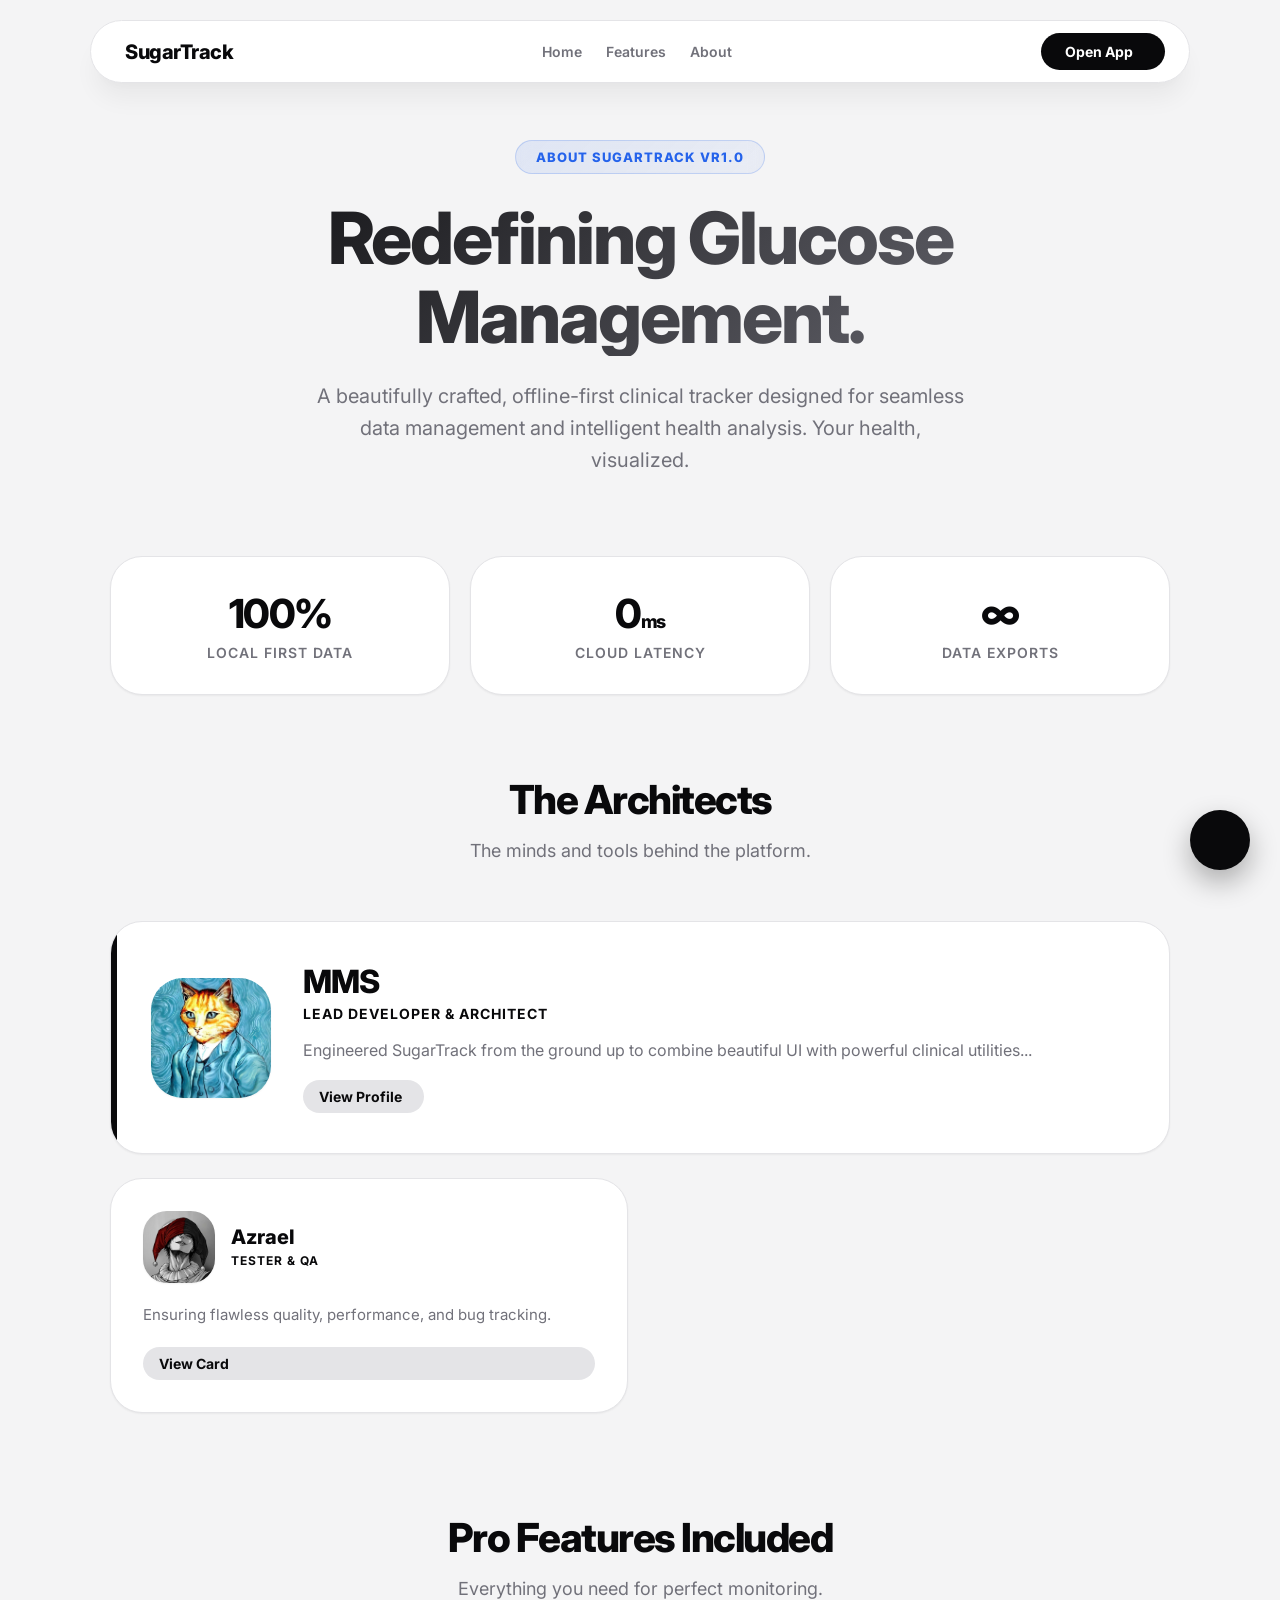
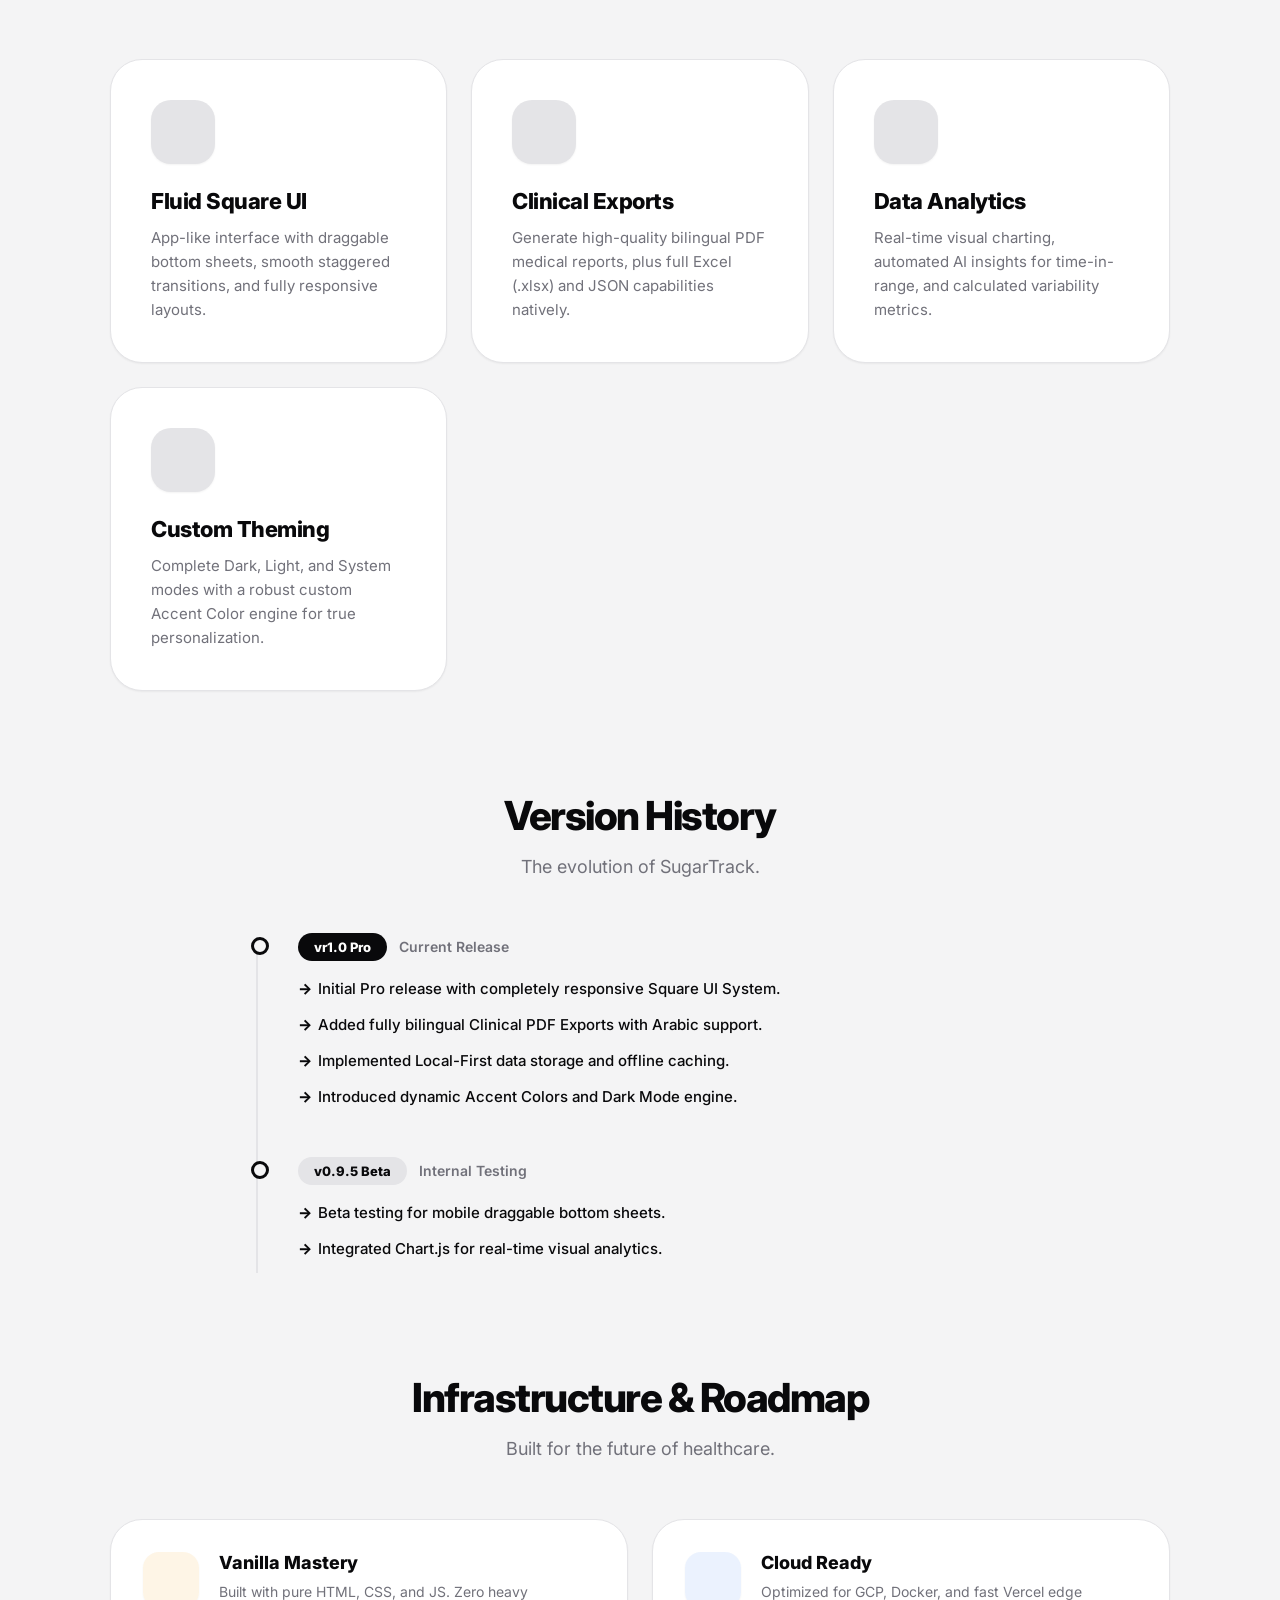
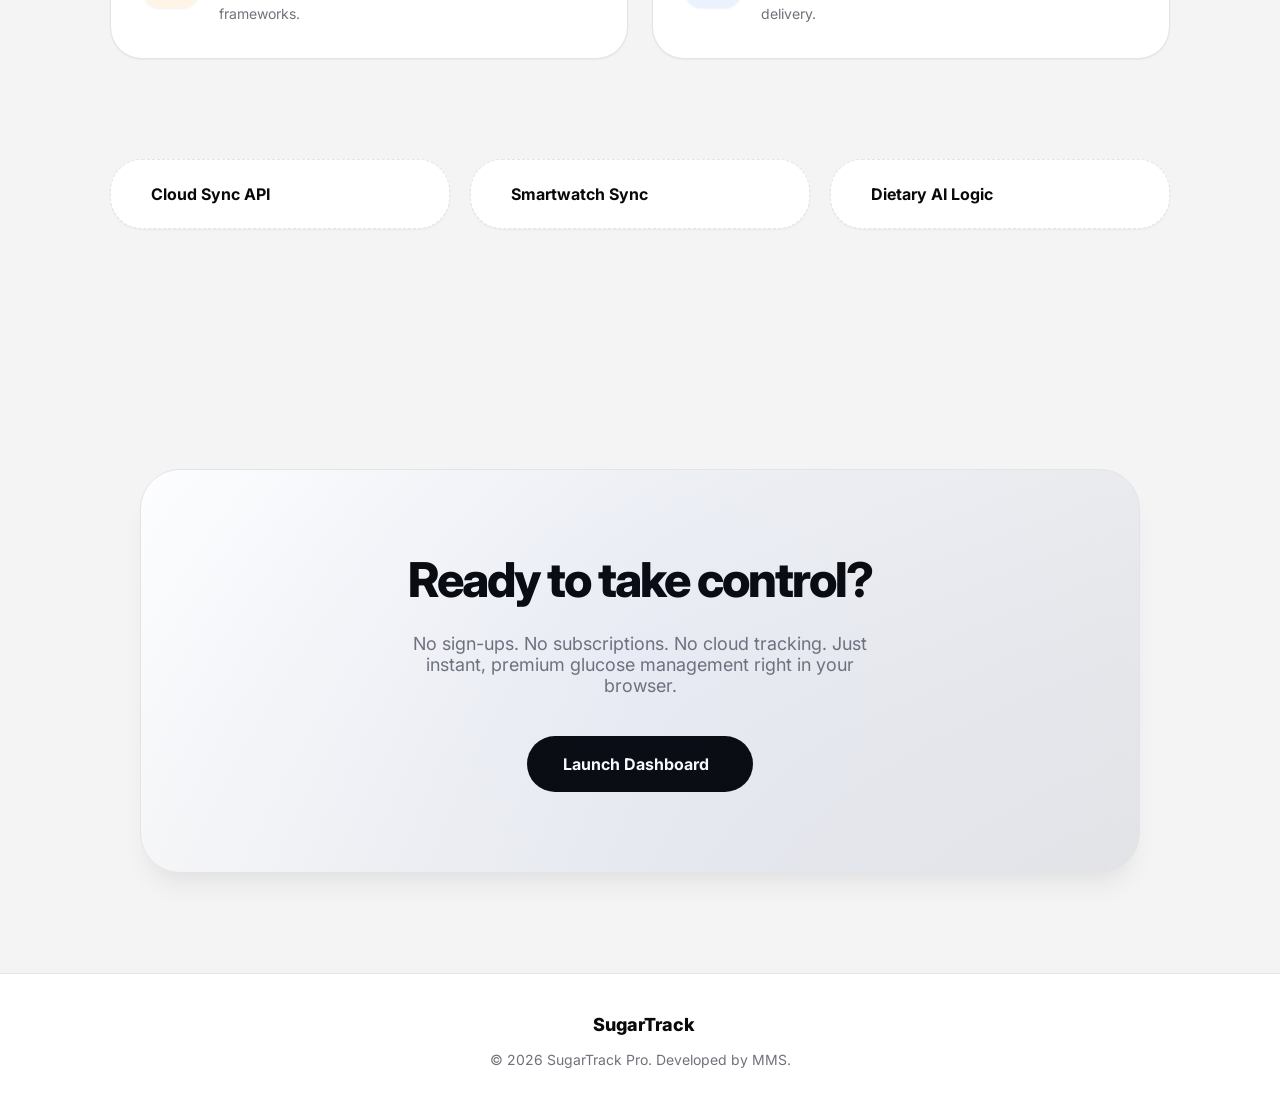
==== commit 2e0edc06: "Add files via upload" ====
--- a/about.html
+++ b/about.html
@@ -237,7 +237,7 @@
                     <a href="about.html" class="nav-link">About</a>
                 </div>
                 <div class="nav-actions">
-                    <a href="dashboard.html" class="btn-launch desktop-launch-btn">Open App <i class="ph ph-arrow-right"></i></a>
+                    <a href="app/dashboard.html" class="btn-launch desktop-launch-btn">Open App <i class="ph ph-arrow-right"></i></a>
                     <button class="mobile-menu-btn" id="mobileMenuBtn"><i class="ph ph-list"></i></button>
                 </div>
             </nav>
@@ -308,7 +308,7 @@
                                 <span class="view-hint" style="margin-top: auto;">View Card <i class="ph ph-arrow-up-right"></i></span>
                             </div>
 
-                            <div class="member-card tilt-card interactive-card"
+                            <!-- <div class="member-card tilt-card interactive-card"
                                  onclick="openTeamModal(event, 'Square UI', 'Design System Library', 'A premium, proprietary interface library providing fluid animations, glassmorphism overlays, and highly responsive components designed specifically for healthcare applications.', 'https://ui-avatars.com/api/?name=UX&background=8b5cf6&color=fff&size=150', '#', '#')">
                                 <div class="member-header">
                                     <img src="https://ui-avatars.com/api/?name=UX&background=8b5cf6&color=fff&size=150" alt="Square UI">
@@ -319,7 +319,7 @@
                                 </div>
                                 <p class="member-bio">Premium interface library powering the fluid animations.</p>
                                 <span class="view-hint" style="margin-top: auto;">View Specs <i class="ph ph-arrow-up-right"></i></span>
-                            </div>
+                            </div> -->
                         </div>
                     </div>
                 </section>
@@ -438,7 +438,7 @@
                 <div class="cta-box">
                     <h2>Ready to take control?</h2>
                     <p>No sign-ups. No subscriptions. No cloud tracking. Just instant, premium glucose management right in your browser.</p>
-                    <a href="dashboard.html" class="btn-launch btn-large" style="display: inline-flex;">Launch Dashboard <i class="ph-fill ph-rocket-launch"></i></a>
+                    <a href="app/dashboard.html" class="btn-launch btn-large" style="display: inline-flex;">Launch Dashboard <i class="ph-fill ph-rocket-launch"></i></a>
                 </div>
             </section>
 
@@ -447,7 +447,7 @@
                 <div class="footer-brand">
                     <i class="ph-fill ph-activity"></i> SugarTrack
                 </div>
-                <p>&copy; 2026 SugarTrack Medical Systems. Developed by MMS.</p>
+                <p>&copy; 2026 SugarTrack Pro. Developed by MMS.</p>
             </footer>
 
         </div> <!-- /main-scroller -->
@@ -471,7 +471,7 @@
                 <a href="index.html" class="nav-menu-item"><i class="ph-fill ph-house"></i> Home</a>
                 <a href="index.html#features" class="nav-menu-item" onclick="closeMobileNav()"><i class="ph-fill ph-sparkle"></i> Features</a>
                 <a href="about.html" class="nav-menu-item"><i class="ph-fill ph-info"></i> About</a>
-                <a href="dashboard.html" class="nav-menu-item highlight"><i class="ph-fill ph-rocket-launch"></i> Open App</a>
+                <a href="app/dashboard.html" class="nav-menu-item highlight"><i class="ph-fill ph-rocket-launch"></i> Open App</a>
             </div>
         </div>
     </div>
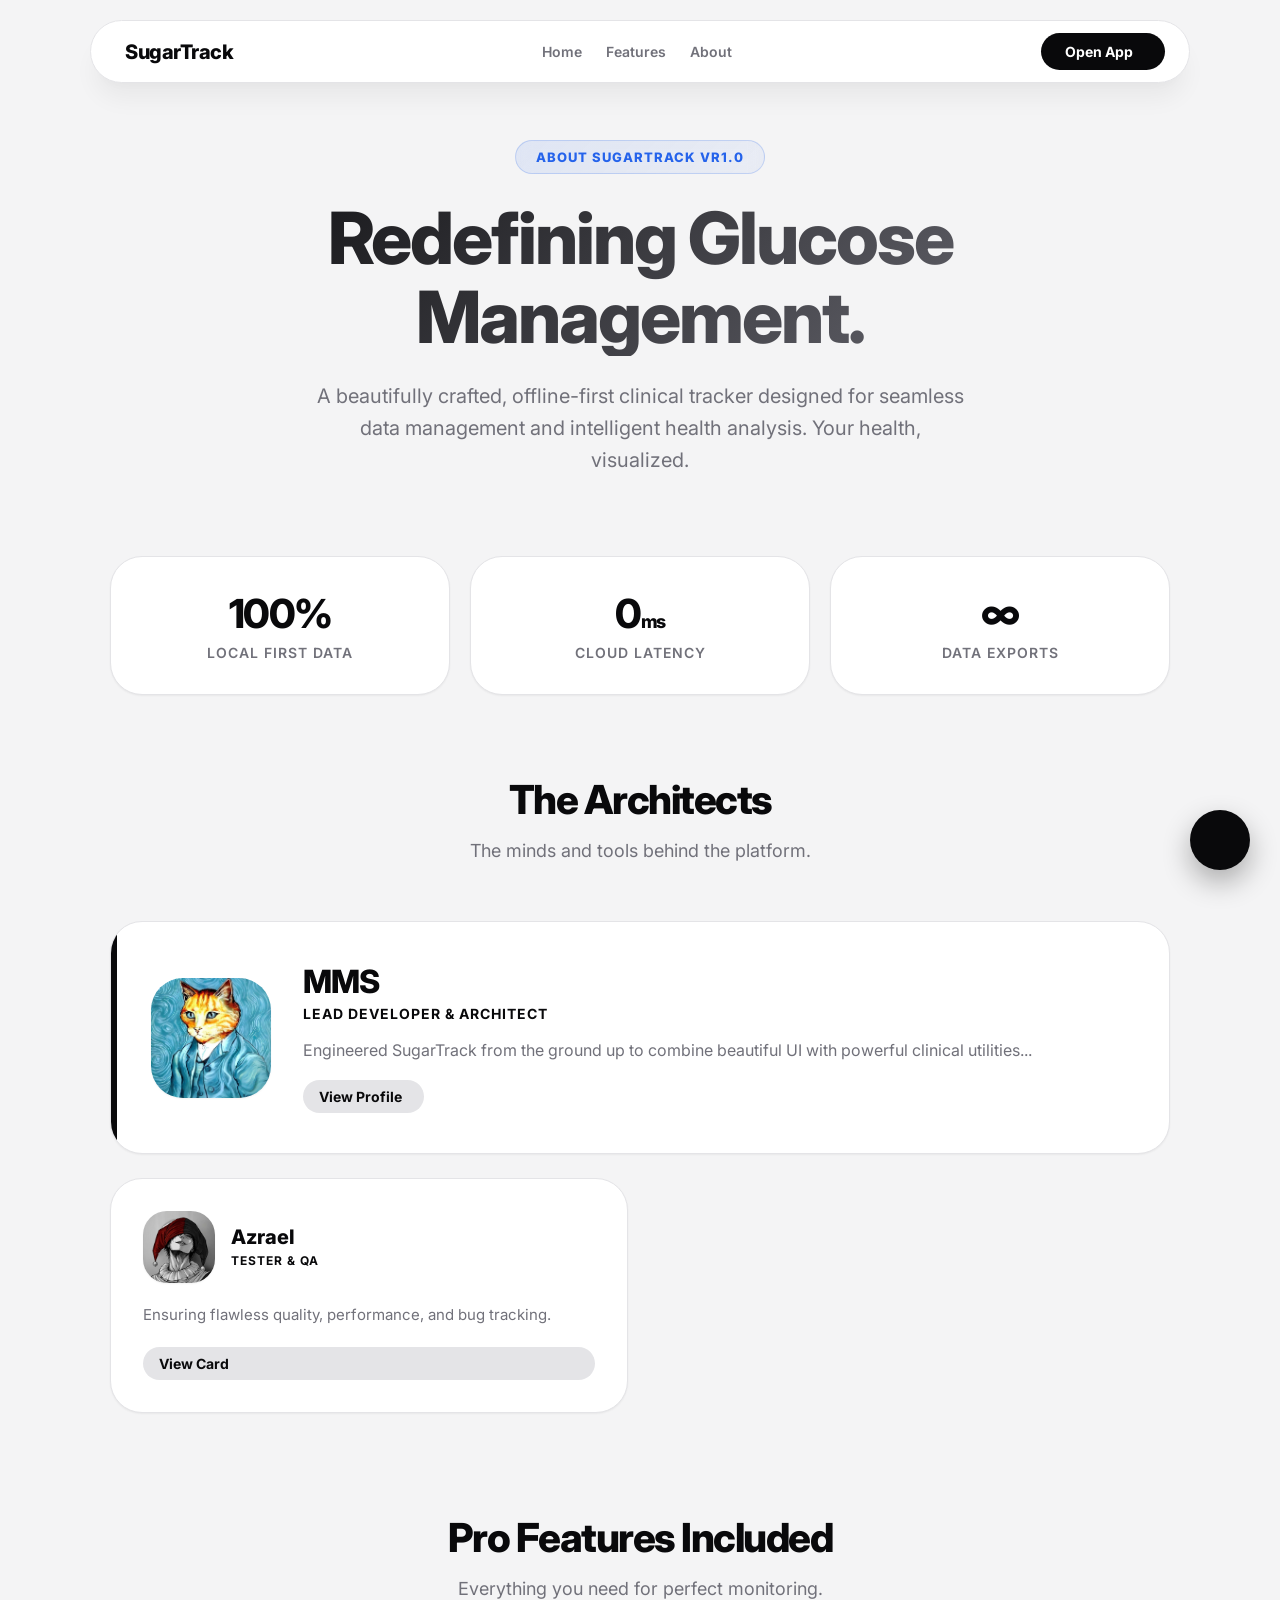
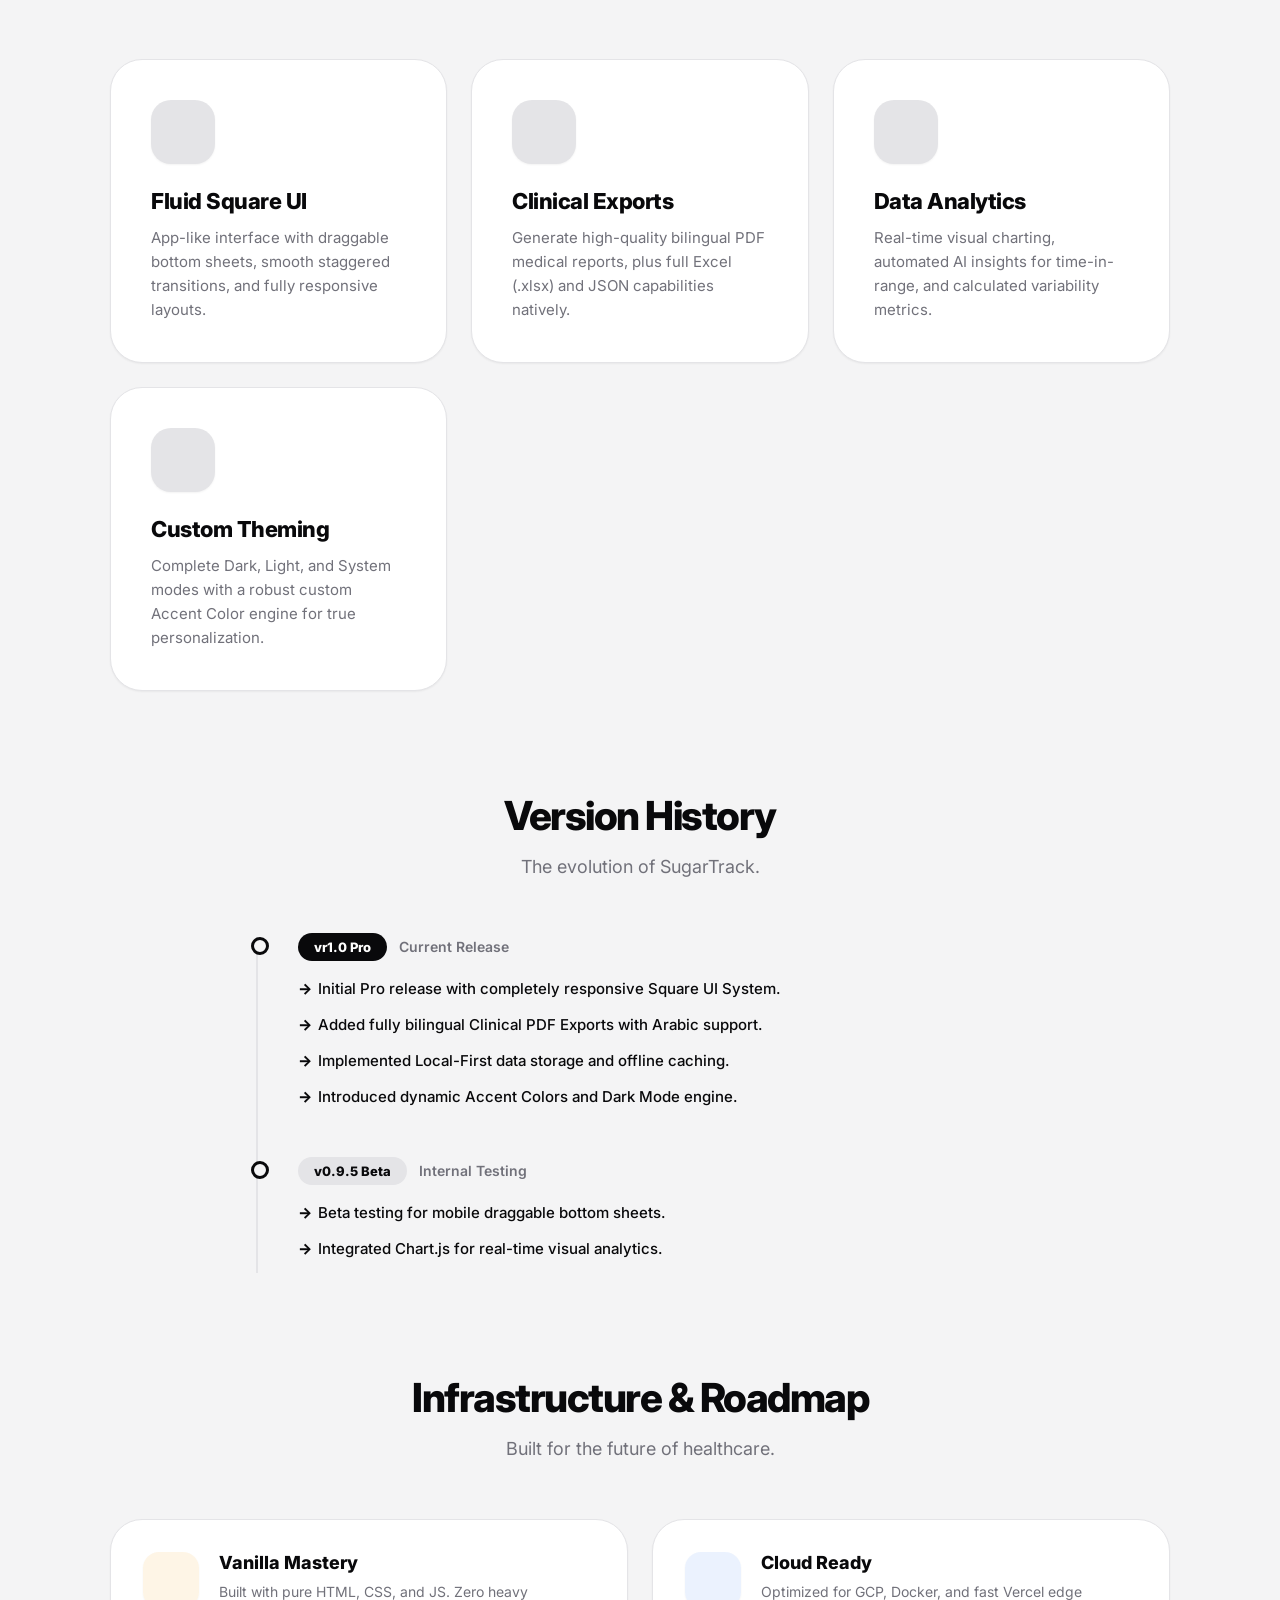
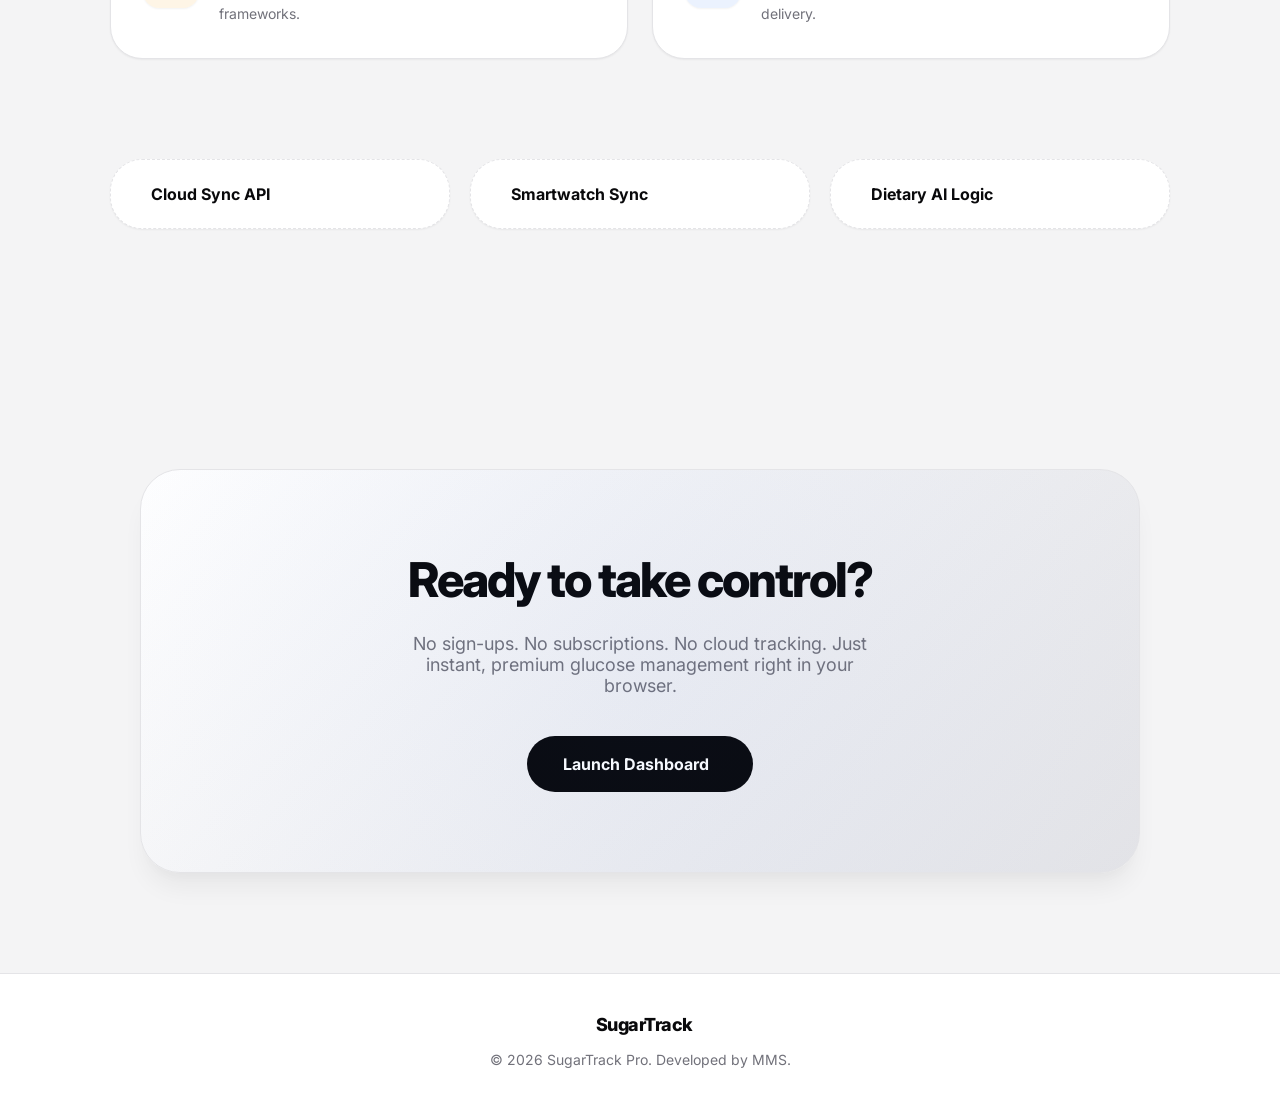
==== commit 4ccfed84: "Update about.html" ====
--- a/about.html
+++ b/about.html
@@ -4,7 +4,8 @@
     <meta charset="UTF-8">
     <meta name="viewport" content="width=device-width, initial-scale=1.0, maximum-scale=1.0, user-scalable=no, viewport-fit=cover">
     <title>About - SugarTrack Pro</title>
-    
+            <link rel="icon" type="image/x-icon" href="images/stpro-logo.ico">
+
     <script>
         const savedTheme = localStorage.getItem('theme') || 'system';
         const isDark = savedTheme === 'dark' || (savedTheme === 'system' && window.matchMedia('(prefers-color-scheme: dark)').matches);
@@ -642,4 +643,4 @@
         });
     </script>
 </body>
-</html>+</html>
--- a/style.css
+++ b/style.css
@@ -1,4 +1,6 @@
-/* --- GLOBAL VARIABLES --- */
+/* ==========================================================================
+   1. GLOBAL VARIABLES & BASE
+   ========================================================================== */
 :root {
     --bg-canvas: #f4f4f5;
     --bg-dashboard: #ffffff;
@@ -53,97 +55,37 @@
     --shadow-float: 0 20px 25px -5px rgba(0, 0, 0, 0.5);
 }
 
-* {
-    margin: 0;
-    padding: 0;
-    box-sizing: border-box;
-    font-family: 'Inter', sans-serif;
-    -webkit-tap-highlight-color: transparent;
-}
-
-/* --- DASHBOARD APP MODE (DEFAULT) --- */
-html, body {
-    width: 100%;
-    height: 100%;
-    overflow: hidden; /* Locks screen for app */
-    background-color: var(--bg-canvas);
-    color: var(--text-main);
-    transition: background-color 0.25s ease, color 0.25s ease;
-}
-
-body {
-    display: flex;
-    padding: 12px;
-    gap: 12px;
-}
-
-/* --- SCROLLING LANDING PAGE MODE OVERRIDES --- */
-/* Add class="landing-mode" to the <html> tag of any page you want to scroll naturally */
-html.landing-mode, 
-html.landing-mode body {
-    overflow-y: auto !important;
-    overflow-x: hidden !important;
-    height: auto !important;
-    display: block !important;
-    padding: 0 !important;
-    margin: 0 !important;
-}
-
-button {
-    cursor: pointer;
-    border: none;
-    background: none;
-    outline: none;
-    font-family: inherit;
-    color: inherit;
-}
-
-input, select { font-family: inherit; }
+* { margin: 0; padding: 0; box-sizing: border-box; font-family: 'Inter', sans-serif; -webkit-tap-highlight-color: transparent; }
+button { cursor: pointer; border: none; background: none; outline: none; font-family: inherit; color: inherit; }
+input, select, textarea { font-family: inherit; }
 a { text-decoration: none; color: inherit; }
 .no-scrollbar { -ms-overflow-style: none; scrollbar-width: none; }
 .no-scrollbar::-webkit-scrollbar { display: none; }
 .mobile-only { display: none !important; }
-.mobile-header, .mobile-nav-dock { display: none; }
-
-/* --- WELCOME MODAL --- */
-.welcome-overlay {
-    position: fixed; inset: 0; background: var(--bg-canvas); z-index: 9999;
-    display: flex; align-items: center; justify-content: center;
-}
+
+/* ==========================================================================
+   2. APP LAYOUT (DASHBOARD MODE)
+   ========================================================================== */
+html, body { width: 100%; height: 100%; overflow: hidden; background-color: var(--bg-canvas); color: var(--text-main); transition: background-color 0.25s ease, color 0.25s ease; }
+body:not(.landing-mode) { display: flex; padding: 12px; gap: 12px; }
+
+/* Welcome Modal */
+.welcome-overlay { position: fixed; inset: 0; background: var(--bg-canvas); z-index: 9999; display: flex; align-items: center; justify-content: center; }
 html.has-user .welcome-overlay { display: none !important; }
-
-.welcome-card {
-    background: var(--bg-dashboard); border: 1px solid var(--border-color);
-    padding: 40px; border-radius: var(--radius-card); box-shadow: var(--shadow-float);
-    text-align: center; max-width: 400px; width: 90%;
-}
-.welcome-icon {
-    width: 56px; height: 56px; background: var(--primary); color: var(--primary-invert);
-    border-radius: 16px; display: flex; align-items: center; justify-content: center;
-    font-size: 28px; margin: 0 auto 20px;
-}
+.welcome-card { background: var(--bg-dashboard); border: 1px solid var(--border-color); padding: 40px; border-radius: var(--radius-card); box-shadow: var(--shadow-float); text-align: center; max-width: 400px; width: 90%; }
+.welcome-icon { width: 56px; height: 56px; background: var(--primary); color: var(--primary-invert); border-radius: 16px; display: flex; align-items: center; justify-content: center; font-size: 28px; margin: 0 auto 20px; }
 .welcome-card h2 { font-size: 24px; margin-bottom: 8px; letter-spacing: -0.5px; }
 .welcome-card p { color: var(--text-muted); font-size: 14px; margin-bottom: 24px; }
-.welcome-card input {
-    width: 100%; padding: 12px 16px; border: 1px solid var(--border-color);
-    background: var(--bg-canvas); color: var(--text-main); border-radius: var(--radius-btn);
-    font-size: 15px; margin-bottom: 16px; outline: none; text-align: center;
-}
+.welcome-card input { width: 100%; padding: 12px 16px; border: 1px solid var(--border-color); background: var(--bg-canvas); color: var(--text-main); border-radius: var(--radius-btn); font-size: 15px; margin-bottom: 16px; outline: none; text-align: center; }
 .welcome-card input:focus { border-color: var(--accent-blue); }
 .welcome-card .btn-primary { width: 100%; justify-content: center; padding: 12px; font-size: 15px; }
 
-/* --- SIDEBAR --- */
-.sidebar {
-    width: var(--sidebar-width); display: flex; flex-direction: column; padding: 12px 0;
-    transition: width 0.3s cubic-bezier(0.4, 0, 0.2, 1); position: relative; z-index: 50; flex-shrink: 0;
-}
+/* Desktop Sidebar */
+.sidebar { width: var(--sidebar-width); display: flex; flex-direction: column; padding: 12px 0; transition: width 0.3s cubic-bezier(0.4, 0, 0.2, 1); position: relative; z-index: 50; flex-shrink: 0; }
 .brand-header { display: flex; align-items: center; justify-content: space-between; padding: 0 16px; margin-bottom: 24px; height: 32px; }
 .brand { display: flex; align-items: center; gap: 12px; font-weight: 700; font-size: 1.1rem; overflow: hidden; white-space: nowrap; width: 100%; }
 .brand-icon { width: 32px; height: 32px; background: var(--primary); color: var(--primary-invert); border-radius: var(--radius-btn); display: flex; align-items: center; justify-content: center; font-size: 18px; flex-shrink: 0; }
-.collapse-btn {
-    width: 28px; height: 28px; background: var(--bg-dashboard); border-radius: 6px; display: flex; align-items: center; justify-content: center;
-    color: var(--text-main); border: 1px solid var(--border-color); transition: all 0.2s ease; z-index: 10; flex-shrink: 0;
-}
+.collapse-btn { width: 28px; height: 28px; background: var(--bg-dashboard); border-radius: 6px; display: flex; align-items: center; justify-content: center; color: var(--text-main); border: 1px solid var(--border-color); transition: all 0.2s ease; z-index: 10; flex-shrink: 0; }
 .collapse-btn:hover { background: var(--bg-hover); }
 .toggle-icon-right { display: none; }
 .nav-section { margin-bottom: 24px; }
@@ -170,31 +112,165 @@
 html.sidebar-collapsed .nav-item { justify-content: center; padding: 10px; }
 html.sidebar-collapsed .theme-selector { flex-direction: column; padding: 4px; }
 
-/* --- DASHBOARD WRAPPER --- */
-.dashboard-wrapper {
-    flex: 1; min-width: 0; background-color: var(--bg-dashboard); border-radius: var(--radius-dashboard);
-    border: 1px solid var(--border-color); box-shadow: var(--shadow-float); display: flex; flex-direction: column; position: relative; overflow: hidden;
-}
+/* Dashboard Wrapper & Header */
+.dashboard-wrapper { flex: 1; min-width: 0; background-color: var(--bg-dashboard); border-radius: var(--radius-dashboard); border: 1px solid var(--border-color); box-shadow: var(--shadow-float); display: flex; flex-direction: column; position: relative; overflow: hidden; }
 .dashboard-scroll-area { flex: 1; overflow-y: auto; overflow-x: hidden; padding: 32px 40px; }
 .dashboard-header { display: flex; justify-content: space-between; align-items: flex-end; margin-bottom: 28px; flex-wrap: wrap; gap: 16px; }
 .header-left h1 { font-size: 28px; font-weight: 600; letter-spacing: -0.5px; margin-bottom: 4px; }
 .header-left p { color: var(--text-muted); font-size: 14px; }
 .header-actions { display: flex; gap: 12px; align-items: center; }
-.btn-outline { display: flex; align-items: center; gap: 8px; background: var(--bg-dashboard); border: 1px solid var(--border-color); padding: 8px 14px; border-radius: var(--radius-btn); font-size: 13px; font-weight: 500; color: var(--text-main); box-shadow: var(--shadow-sm); }
+.btn-outline { display: flex; align-items: center; gap: 8px; background: var(--bg-dashboard); border: 1px solid var(--border-color); padding: 8px 14px; border-radius: var(--radius-btn); font-size: 13px; font-weight: 500; color: var(--text-main); box-shadow: var(--shadow-sm); transition: background 0.2s; }
 .btn-outline:hover { background: var(--bg-hover); }
-.btn-primary { display: flex; align-items: center; gap: 8px; background: var(--primary); color: var(--primary-invert); padding: 8px 16px; border-radius: var(--radius-btn); font-size: 13px; font-weight: 500; box-shadow: var(--shadow-sm); }
-
-/* --- DESKTOP MODALS & BOTTOM SHEETS --- */
-.sheet-overlay {
-    position: fixed; inset: 0; background: rgba(0, 0, 0, 0.5); backdrop-filter: blur(4px);
-    display: flex; align-items: center; justify-content: center; z-index: 1000;
-    opacity: 0; visibility: hidden; transition: all 0.2s ease;
-}
+.btn-primary { display: flex; align-items: center; gap: 8px; background: var(--primary); color: var(--primary-invert); padding: 8px 16px; border-radius: var(--radius-btn); font-size: 13px; font-weight: 500; box-shadow: var(--shadow-sm); transition: transform 0.2s, box-shadow 0.2s; }
+.btn-primary:active { transform: scale(0.95); }
+
+/* Theme Dropdown Menu (Mobile/Header) */
+.theme-dropdown-container { position: relative; display: inline-block; }
+.theme-dropdown-menu { position: absolute; top: 100%; right: 0; margin-top: 12px; background: var(--bg-dashboard); border: 1px solid var(--border-color); border-radius: 14px; box-shadow: var(--shadow-float); display: flex; flex-direction: column; min-width: 150px; padding: 8px; z-index: 100; opacity: 0; visibility: hidden; transform: translateY(-10px) scale(0.95); transform-origin: top right; transition: all 0.25s cubic-bezier(0.32, 0.72, 0, 1); }
+.theme-dropdown-menu.show { opacity: 1; visibility: visible; transform: translateY(0) scale(1); }
+.theme-dropdown-menu .theme-menu-opt { display: flex; align-items: center; gap: 12px; padding: 12px 16px; color: var(--text-main); font-size: 14px; font-weight: 500; border-radius: 10px; transition: background 0.2s, color 0.2s; }
+.theme-dropdown-menu .theme-menu-opt i { font-size: 18px; color: var(--text-muted); transition: color 0.2s; }
+.theme-dropdown-menu .theme-menu-opt:hover { background: var(--bg-hover); }
+.theme-dropdown-menu .theme-menu-opt.active { color: var(--primary); background: rgba(0,0,0,0.1); }
+[data-theme="dark"] .theme-dropdown-menu .theme-menu-opt.active { background: rgba(248,248,248,0.15); }
+.theme-dropdown-menu .theme-menu-opt.active i { color: var(--primary); }
+
+/* ==========================================================================
+   3. DASHBOARD UI COMPONENTS (INDEX.HTML)
+   ========================================================================== */
+.stats-grid { display: grid; grid-template-columns: repeat(4, 1fr); gap: 16px; margin-bottom: 24px; min-width: 0; }
+.stat-card { background: var(--bg-canvas); border: 1px solid var(--border-color); border-radius: var(--radius-card); padding: 20px; min-width: 0; transition: transform 0.2s; }
+.stat-card:hover { transform: translateY(-2px); }
+.stat-header { display: flex; justify-content: space-between; align-items: center; margin-bottom: 12px; color: var(--text-muted); font-size: 13px; font-weight: 500; }
+.stat-body { display: flex; align-items: baseline; gap: 6px; }
+.stat-value { font-size: 30px; font-weight: 600; letter-spacing: -1px; }
+.stat-unit { font-size: 13px; color: var(--text-muted); font-weight: 500; }
+
+.content-grid { display: grid; grid-template-columns: 2fr 1fr; gap: 24px; min-width: 0; }
+.chart-card { background: var(--bg-canvas); border: 1px solid var(--border-color); border-radius: var(--radius-card); padding: 24px; display: flex; flex-direction: column; min-width: 0; overflow: hidden; }
+.card-title { font-size: 16px; font-weight: 600; margin-bottom: 18px; display: flex; justify-content: space-between; align-items: center; gap: 8px; flex-wrap: wrap; }
+.legend { display: flex; gap: 12px; font-size: 12px; font-weight: 500; color: var(--text-muted); }
+.legend-item { display: flex; align-items: center; gap: 6px; }
+.dot { width: 8px; height: 8px; border-radius: 50%; }
+.dot.target { background: var(--dot-target); }
+.dot.high { background: var(--dot-high); }
+.dot.low { background: var(--dot-low); }
+.chart-container { position: relative; width: 100%; height: 300px; min-width: 0; max-width: 100%; }
+.chart-container canvas { display: block; width: 100% !important; height: 100% !important; }
+
+.side-panel { display: flex; flex-direction: column; gap: 24px; min-width: 0; }
+.insights-card, .history-card { background: var(--bg-canvas); border: 1px solid var(--border-color); border-radius: var(--radius-card); padding: 24px; min-width: 0; display: flex; flex-direction: column;}
+.insight-item { display: flex; gap: 12px; margin-bottom: 16px; padding-bottom: 16px; border-bottom: 1px solid var(--border-color); }
+.insight-item:last-child { margin-bottom: 0; padding-bottom: 0; border-bottom: none; }
+.insight-icon { width: 32px; height: 32px; border-radius: 8px; display: flex; align-items: center; justify-content: center; font-size: 16px; flex-shrink: 0; }
+.insight-content h4 { font-size: 13px; font-weight: 600; margin-bottom: 4px; }
+.insight-content p { font-size: 12px; color: var(--text-muted); line-height: 1.5; }
+
+.history-list { overflow-y: auto; flex: 1; display: flex; flex-direction: column; gap: 10px; }
+.history-item { display: flex; justify-content: space-between; align-items: center; padding: 12px 14px; background: var(--bg-dashboard); border: 1px solid var(--border-color); border-radius: var(--radius-btn); cursor: pointer; transition: background 0.2s, transform 0.1s; }
+.history-item:hover { background: var(--bg-hover); }
+.history-item:active { transform: scale(0.98); }
+.hist-left { display: flex; flex-direction: column; gap: 4px; min-width: 0; }
+.hist-val { font-size: 15px; font-weight: 600; display: flex; align-items: center; gap: 8px; flex-wrap: wrap; }
+.hist-time { font-size: 12px; color: var(--text-muted); }
+.status-badge { font-size: 10px; font-weight: 600; padding: 2px 6px; border-radius: 4px; text-transform: uppercase; border: 1px solid transparent; }
+.view-all-link { display: flex; align-items: center; justify-content: center; gap: 6px; padding-top: 16px; margin-top: 8px; border-top: 1px dashed var(--border-color); font-size: 13px; font-weight: 600; color: var(--primary); transition: opacity 0.2s; }
+.view-all-link:hover { opacity: 0.7; }
+
+/* ==========================================================================
+   4. READINGS UI (READINGS.HTML)
+   ========================================================================== */
+.all-readings-container { max-width: 1000px; margin: 0 auto; width: 100%; }
+.readings-stats-grid { display: grid; grid-template-columns: repeat(4, 1fr); gap: 16px; margin-bottom: 24px; }
+.r-stat-card { background: var(--bg-canvas); border: 1px solid var(--border-color); border-radius: var(--radius-card); padding: 16px; display: flex; align-items: center; gap: 16px; }
+.r-stat-icon { width: 48px; height: 48px; border-radius: 12px; display: flex; align-items: center; justify-content: center; font-size: 24px; flex-shrink: 0; }
+.r-stat-data { display: flex; flex-direction: column; }
+.r-stat-label { font-size: 13px; color: var(--text-muted); font-weight: 500; }
+.r-stat-val { font-size: 24px; font-weight: 700; color: var(--text-main); }
+
+.readings-controls { display: flex; justify-content: space-between; align-items: center; margin-bottom: 24px; flex-wrap: wrap; gap: 16px; }
+.r-filter-pills { display: flex; gap: 8px; overflow-x: auto; }
+.r-pill { padding: 8px 16px; border-radius: 20px; font-size: 13px; font-weight: 500; background: var(--bg-canvas); border: 1px solid var(--border-color); color: var(--text-muted); transition: all 0.2s; white-space: nowrap; }
+.r-pill:hover { background: var(--bg-hover); color: var(--text-main); }
+.r-pill.active { background: var(--primary); color: var(--primary-invert); border-color: var(--primary); }
+.r-search-box { display: flex; align-items: center; gap: 8px; background: var(--bg-canvas); border: 1px solid var(--border-color); padding: 8px 16px; border-radius: 20px; min-width: 250px; }
+.r-search-box input { border: none; background: transparent; outline: none; font-size: 13px; color: var(--text-main); width: 100%; }
+
+.readings-data-wrapper { background: var(--bg-canvas); border: 1px solid var(--border-color); border-radius: var(--radius-card); overflow: hidden; }
+.r-row { display: grid; grid-template-columns: 1fr 1fr 1fr 1fr 1fr 2fr 60px; align-items: center; padding: 16px 20px; border-bottom: 1px solid var(--border-color); font-size: 14px; transition: background 0.2s; cursor: pointer; }
+.r-row:hover { background: var(--bg-hover); }
+.r-row:last-child { border-bottom: none; }
+.r-header { background: var(--bg-dashboard); font-size: 11px; font-weight: 600; color: var(--text-muted); padding: 12px 20px; cursor: default; }
+.r-header:hover { background: var(--bg-dashboard); }
+.r-val { font-weight: 700; font-size: 15px; color: var(--text-main); }
+.r-unit { font-size: 12px; color: var(--text-muted); font-weight: 500; margin-left: 2px;}
+.r-notes-text { color: var(--text-muted); display: -webkit-box; -webkit-line-clamp: 2; -webkit-box-orient: vertical; overflow: hidden; text-overflow: ellipsis; white-space: normal; word-break: break-word; line-height: 1.4; }
+.r-action-btn { display: flex; align-items: center; justify-content: flex-end; width: 100%; font-size: 24px; color: var(--text-muted); transition: color 0.2s; }
+.r-action-btn:hover { color: var(--primary); }
+
+/* Details Modal Specifics */
+.details-group { display: flex; flex-direction: column; gap: 16px; margin-bottom: 24px; }
+.detail-row { display: flex; justify-content: space-between; align-items: center; padding-bottom: 12px; border-bottom: 1px solid var(--border-color); }
+.detail-row:last-child { border-bottom: none; padding-bottom: 0; }
+.detail-label { font-size: 14px; color: var(--text-muted); }
+.detail-value { font-size: 15px; font-weight: 500; color: var(--text-main); text-align: right; }
+.detail-value.large { font-size: 28px; font-weight: 700; display: flex; align-items: center; gap: 8px; }
+
+/* ==========================================================================
+   5. SETTINGS UI (SETTINGS.HTML)
+   ========================================================================== */
+.settings-section { display: flex; flex-direction: column; gap: 24px; max-width: 680px; margin: 0 auto; width: 100%; padding-bottom: 40px; }
+.settings-card { background: var(--bg-canvas); border: 1px solid var(--border-color); border-radius: var(--radius-card); padding: 24px; display: flex; flex-direction: column; gap: 16px; box-shadow: var(--shadow-sm); }
+.settings-card h3 { font-size: 14px; font-weight: 600; text-transform: uppercase; letter-spacing: 0.5px; color: var(--text-light); margin-bottom: 4px; }
+.profile-row { display: flex; align-items: center; gap: 16px; flex-wrap: wrap; }
+.profile-avatar { width: 64px; height: 64px; background: var(--primary); color: var(--primary-invert); border-radius: 50%; display: flex; align-items: center; justify-content: center; font-size: 32px; flex-shrink: 0; }
+.profile-details { flex: 1; min-width: 150px; }
+.profile-details h4 { font-size: 20px; font-weight: 600; margin-bottom: 4px; color: var(--text-main); }
+.profile-details p { font-size: 13px; color: var(--text-muted); }
+.settings-list { display: flex; flex-direction: column; }
+.settings-row { display: flex; justify-content: space-between; align-items: center; padding: 16px 0; border-bottom: 1px solid var(--border-color); gap: 16px; flex-wrap: wrap; }
+.settings-row:last-child { border-bottom: none; padding-bottom: 0; }
+.settings-row-info { display: flex; align-items: center; gap: 12px; }
+.settings-row-info i { font-size: 22px; color: var(--text-muted); }
+.settings-row-info span { font-size: 15px; font-weight: 500; color: var(--text-main); }
+.about-card { align-items: center; text-align: center; padding: 32px 24px; }
+.about-card .brand-icon { width: 56px; height: 56px; font-size: 28px; margin: 0 auto 12px auto; }
+.about-card h2 { font-size: 22px; font-weight: 700; color: var(--text-main); margin-bottom: 4px; }
+.about-card p { color: var(--text-muted); font-size: 13px; line-height: 1.6; }
+.danger-text { color: var(--dot-low) !important; }
+.danger-border { border-color: rgba(239, 68, 68, 0.3) !important; }
+.danger-border:hover { background: var(--status-bad-bg) !important; }
+
+/* Theme Mockup Cards */
+.appearance-card .setting-group { margin-bottom: 24px; }
+.appearance-card .setting-group:last-child { margin-bottom: 0; }
+.appearance-card label { font-size: 14px; font-weight: 600; color: var(--text-main); display: block; margin-bottom: 4px; }
+.appearance-card .setting-desc { font-size: 13px; color: var(--text-muted); margin-bottom: 16px; }
+.theme-cards-grid { display: grid; grid-template-columns: repeat(auto-fit, minmax(130px, 1fr)); gap: 16px; }
+.theme-card-option { cursor: pointer; display: flex; flex-direction: column; gap: 12px; transition: transform 0.2s; }
+.theme-card-option:hover { transform: translateY(-3px); }
+.theme-mockup { height: 90px; border-radius: 12px; border: 2px solid var(--border-color); background: var(--bg-canvas); position: relative; overflow: hidden; transition: border-color 0.3s, box-shadow 0.3s; }
+.theme-card-option span { font-size: 13px; font-weight: 600; color: var(--text-muted); text-align: center; transition: color 0.2s; }
+.theme-card-option.active .theme-mockup { border-color: var(--primary); box-shadow: 0 0 0 1px var(--primary); }
+.theme-card-option.active span { color: var(--text-main); }
+.light-mockup { background: #f4f4f5; }
+.light-mockup::before { content: ''; position: absolute; top: 0; left: 0; width: 30%; height: 100%; background: #ffffff; border-right: 1px solid #e4e4e7; }
+.dark-mockup { background: #121212; border-color: #27272a; }
+.dark-mockup::before { content: ''; position: absolute; top: 0; left: 0; width: 30%; height: 100%; background: #000000; border-right: 1px solid #27272a; }
+.system-mockup { background: linear-gradient(to right, #f4f4f5 50%, #121212 50%); }
+.system-mockup::before { content: ''; position: absolute; top: 0; left: 0; width: 30%; height: 100%; background: #ffffff; border-right: 1px solid #e4e4e7; }
+.system-mockup::after { content: ''; position: absolute; top: 0; left: 50%; width: 15%; height: 100%; background: #000000; border-right: 1px solid #27272a; }
+.theme-mockup .check-icon { position: absolute; top: 8px; right: 8px; color: var(--primary); font-size: 20px; opacity: 0; transform: scale(0.5); transition: all 0.3s cubic-bezier(0.34, 1.56, 0.64, 1); background: var(--primary-invert); border-radius: 50%; }
+.theme-card-option.active .theme-mockup .check-icon { opacity: 1; transform: scale(1); }
+
+#displayUserFullName { font-size: clamp(18px, 5vw, 24px); word-break: break-word; line-height: 1.2; }
+
+/* ==========================================================================
+   6. APP MODALS & BOTTOM SHEETS
+   ========================================================================== */
+.sheet-overlay { position: fixed; inset: 0; background: rgba(0, 0, 0, 0.5); backdrop-filter: blur(4px); display: flex; align-items: center; justify-content: center; z-index: 1000; opacity: 0; visibility: hidden; transition: all 0.2s ease; }
 .sheet-overlay.active { opacity: 1; visibility: visible; }
-.modal-card {
-    background: var(--bg-dashboard); border: 1px solid var(--border-color); border-radius: var(--radius-dashboard);
-    width: 90%; max-width: 420px; padding: 32px; box-shadow: var(--shadow-float); transform: scale(0.95); transition: all 0.2s ease;
-}
+.modal-card { background: var(--bg-dashboard); border: 1px solid var(--border-color); border-radius: var(--radius-dashboard); width: 90%; max-width: 420px; padding: 32px; box-shadow: var(--shadow-float); transform: scale(0.95); transition: all 0.2s ease; }
 .sheet-overlay.active .modal-card { transform: scale(1); }
 .modal-header { display: flex; justify-content: space-between; align-items: center; margin-bottom: 24px; }
 .modal-header h2 { font-size: 20px; font-weight: 600; }
@@ -203,22 +279,63 @@
 .form-row { display: flex; gap: 12px; margin-bottom: 16px; }
 .form-group { flex: 1; display: flex; flex-direction: column; gap: 6px; margin-bottom: 16px; min-width: 0; }
 .form-group label { font-size: 13px; font-weight: 500; color: var(--text-muted); }
-.form-group input { padding: 10px 14px; background: var(--bg-canvas); border: 1px solid var(--border-color); color: var(--text-main); border-radius: var(--radius-btn); font-size: 14px; outline: none; }
-.form-group input:focus { border-color: var(--primary-invert); }
+.form-group input, .form-group textarea { padding: 10px 14px; background: var(--bg-canvas); border: 1px solid var(--border-color); color: var(--text-main); border-radius: var(--radius-btn); font-size: 14px; outline: none; }
+.form-group input:focus, .form-group textarea:focus { border-color: var(--primary-invert); }
 .btn-submit { width: 100%; background: var(--primary); color: var(--primary-invert); padding: 12px; border-radius: var(--radius-btn); font-weight: 500; font-size: 14px; margin-top: 8px; }
-
-/* --- MOBILE SPECIFIC FIXES --- */
+.responsive-textarea { width: 100%; min-height: 80px; max-height: 250px; resize: vertical; padding: 12px 14px; background: var(--bg-canvas); border: 1px solid var(--border-color); color: var(--text-main); border-radius: var(--radius-btn); font-size: 14px; outline: none; font-family: inherit; line-height: 1.5; }
+.responsive-textarea:focus { border-color: var(--primary-invert); }
+
+/* ==========================================================================
+   7. MOBILE RESPONSIVENESS (APP MODE ONLY)
+   ========================================================================== */
+@media (max-width: 900px) {
+    .content-grid { grid-template-columns: 1fr; }
+    .stats-grid { grid-template-columns: repeat(2, 1fr); }
+    .readings-stats-grid { grid-template-columns: repeat(2, 1fr); }
+}
+
 @media (max-width: 768px) {
-    /* For App Mode */
+    /* Base Mobile Overrides for App */
     body:not(.landing-mode) { padding: 0; margin: 0; flex-direction: column; gap: 0; background-color: var(--bg-canvas); }
     body:not(.landing-mode) .sidebar, body:not(.landing-mode) .desktop-only { display: none !important; }
     body:not(.landing-mode) .dashboard-wrapper { border-radius: 0; border: none; box-shadow: none; flex: 1; background-color: var(--bg-canvas); }
     body:not(.landing-mode) .dashboard-scroll-area { padding: 16px 14px 130px 14px; display: flex; flex-direction: column; gap: 16px; overflow-y: auto; -webkit-overflow-scrolling: touch; }
-
+    
     .mobile-only { display: block !important; }
     .sheet-overlay.mobile-only { display: flex !important; }
+    
+    /* Mobile Header */
     .mobile-header { display: flex; justify-content: space-between; align-items: center; padding: 14px 20px; background: var(--bg-dashboard); border-bottom: 1px solid var(--border-color); flex-shrink: 0; z-index: 40; }
+    .mobile-header .brand { width: auto; }
+    html.sidebar-collapsed .mobile-header .brand-text, .mobile-header .brand-text { display: block !important; opacity: 1 !important; }
     .icon-btn { font-size: 20px; color: var(--text-main); display: flex; align-items: center; justify-content: center; }
+
+    /* Mobile Dash Adjustments */
+    .dashboard-header { flex-direction: column; align-items: flex-start; gap: 4px; margin-bottom: 0; }
+    .header-left h1 { font-size: 22px; }
+    .stats-grid { display: grid; grid-template-columns: 1fr 1fr; gap: 10px; margin-bottom: 0; }
+    .stat-card { padding: 16px; border-radius: 20px; background: var(--bg-dashboard); border: 1px solid var(--border-color); box-shadow: 0 2px 8px rgba(0, 0, 0, 0.02); }
+    .stat-value { font-size: 24px; }
+    .chart-card, .insights-card, .history-card { padding: 20px 16px; border-radius: 24px; border: 1px solid var(--border-color); background: var(--bg-dashboard); box-shadow: 0 4px 12px rgba(0, 0, 0, 0.02); margin: 0; min-width: 0; }
+    .chart-container { height: 220px !important; width: 100% !important; min-width: 0; }
+
+    /* Mobile Settings Page Adjustments */
+    .settings-card { background: var(--bg-dashboard); border: 1px solid var(--border-color); border-radius: var(--radius-card); box-shadow: var(--shadow-sm); }
+
+    /* Mobile Readings Page Adjustments */
+    .readings-data-wrapper { background: transparent; border: none; overflow: visible; }
+    .readings-controls { flex-direction: column; align-items: stretch; }
+    .r-search-box { width: 100%; min-width: 0; }
+    .readings-list { display: flex; flex-direction: column; gap: 12px; }
+    .r-row { grid-template-columns: 1fr auto; grid-template-areas: "val date" "notes time"; gap: 8px 16px; background: var(--bg-canvas); border: 1px solid var(--border-color); border-radius: 16px; padding: 16px; position: relative; }
+    .r-col-glucose { grid-area: val; }
+    .r-val { font-size: 22px; }
+    .r-col-date { grid-area: date; text-align: right; font-weight: 600; font-size: 15px; padding-right: 0 !important;}
+    .r-col-time { grid-area: time; text-align: right; font-size: 13px; color: var(--text-muted); align-self: end; }
+    .r-col-notes { grid-area: notes; display: flex; flex-direction: column; gap: 4px; }
+    .r-notes-text { font-size: 13px; } 
+    .r-col-notes::before { content: "General • "; font-weight: 600; color: var(--text-main); }
+    .r-col-status, .r-col-context, .r-col-actions { display: none !important; }
 
     /* Mobile Floating Dock */
     .mobile-nav-dock { display: flex; position: fixed; bottom: 22px; left: 50%; transform: translateX(-50%); align-items: center; gap: 12px; z-index: 90; width: max-content; max-width: calc(100vw - 28px); pointer-events: none; }
@@ -236,4 +353,308 @@
     .sheet-overlay.active .bottom-sheet { transform: translateY(0); }
     .drag-handle-wrapper { width: 100%; display: flex; justify-content: center; align-items: center; padding: 12px 0; margin-top: -12px; margin-bottom: 8px; cursor: grab; }
     .drag-handle { width: 40px; height: 5px; background: var(--border-color); border-radius: 4px; pointer-events: none; }
-}+    
+    /* Menu Sheet Styles */
+    .menu-list { display: flex; flex-direction: column; gap: 8px; }
+    .menu-item { display: flex; align-items: center; gap: 16px; padding: 16px 20px; border-radius: 16px; color: var(--text-main); font-size: 16px; font-weight: 500; background: var(--bg-canvas); transition: background 0.2s; }
+    .menu-item i { font-size: 22px; color: var(--text-muted); }
+    .menu-item.active { background: rgb(0, 0, 0); color: var(--primary-invert); border: 1px solid rgba(0, 0, 0, 0.2); }
+    .menu-item.active i { color: var(--primary-invert); }
+    [data-theme="dark"] .menu-item.active { background: rgb(255, 255, 255); }
+}
+
+@media (max-width: 380px) {
+    .mobile-floating-pill { gap: 14px; padding: 16px 16px; }
+}
+
+/* ==========================================================================
+   8. LANDING PAGE MODE (INDEX & ABOUT)
+   ========================================================================== */
+html.landing-mode { scroll-behavior: smooth; }
+html.landing-mode, html.landing-mode body { overflow-y: auto !important; overflow-x: hidden !important; height: auto !important; display: block !important; padding: 0 !important; margin: 0 !important; }
+
+/* Wrapper & Scroller */
+.page-wrapper { overflow: hidden; position: relative; }
+.main-scroller { transition: transform 0.6s cubic-bezier(0.32, 0.72, 0, 1), filter 0.6s ease, border-radius 0.6s ease; transform-origin: center top; background: var(--bg-canvas); min-height: 100vh; }
+body.modal-open .main-scroller { transform: scale(0.95) translateY(10px); filter: blur(8px) brightness(0.8); border-radius: 40px; pointer-events: none; overflow: hidden; }
+
+/* Ambient 3D Glows */
+.ambient-bg { position: fixed; inset: 0; z-index: -1; overflow: hidden; pointer-events: none; background: var(--bg-canvas); }
+.blob { position: absolute; filter: blur(90px); opacity: 0.25; border-radius: 50%; animation: float 20s infinite alternate cubic-bezier(0.4, 0, 0.2, 1); }
+.blob-1 { width: 45vw; height: 45vw; background: var(--primary); top: -10%; left: -10%; }
+.blob-2 { width: 35vw; height: 35vw; background: #8b5cf6; bottom: -20%; right: -10%; animation-delay: -5s; }
+.blob-3 { width: 30vw; height: 30vw; background: #10b981; top: 30%; left: 50%; animation-delay: -10s; }
+[data-theme="dark"] .blob { opacity: 0.12; filter: blur(120px); }
+@keyframes float { 0% { transform: translate(0, 0) scale(1); } 50% { transform: translate(5%, 10%) scale(1.1); } 100% { transform: translate(-5%, -5%) scale(0.9); } }
+.ambient-glow { position: absolute; border-radius: 50%; filter: blur(80px); opacity: 0.15; pointer-events: none; z-index: 0; animation: floatGlow 20s infinite alternate ease-in-out; }
+.glow-1 { width: 40vw; height: 40vw; background: var(--primary); top: -10%; left: -10%; }
+.glow-2 { width: 35vw; height: 35vw; background: #8b5cf6; top: 30%; right: -10%; animation-delay: -5s; }
+.glow-3 { width: 45vw; height: 45vw; background: #10b981; bottom: -10%; left: 20%; animation-delay: -10s; }
+@keyframes floatGlow { 0% { transform: translate(0, 0) scale(1); } 100% { transform: translate(5%, 10%) scale(1.1); } }
+[data-theme="dark"] .ambient-glow { opacity: 0.1; }
+
+/* Floating Top Nav */
+.landing-nav { position: fixed; top: 20px; left: 50%; transform: translateX(-50%); width: 90%; max-width: 1100px; background: rgba(var(--bg-dashboard-rgb), 0.7); background-color: var(--bg-dashboard); backdrop-filter: blur(20px); -webkit-backdrop-filter: blur(20px); border: 1px solid var(--border-color); border-radius: 100px; padding: 12px 24px; display: flex; align-items: center; justify-content: space-between; z-index: 1000; box-shadow: var(--shadow-float); transition: all 0.3s ease; }
+.landing-nav .nav-brand { display: flex; align-items: center; gap: 10px; font-size: 20px; font-weight: 800; color: var(--text-main); text-decoration: none; letter-spacing: -0.5px; }
+.landing-nav .nav-brand i { font-size: 28px; color: var(--primary); }
+.landing-nav .nav-links { display: flex; align-items: center; gap: 24px; }
+.landing-nav .nav-link { font-size: 14px; font-weight: 600; color: var(--text-muted); text-decoration: none; transition: color 0.2s; }
+.landing-nav .nav-link:hover { color: var(--text-main); }
+.landing-nav .nav-actions { display: flex; align-items: center; gap: 12px; }
+.landing-nav .btn-launch { background: var(--primary); color: var(--primary-invert); padding: 10px 24px; border-radius: 100px; font-size: 14px; font-weight: 700; text-decoration: none; display: flex; align-items: center; gap: 8px; transition: transform 0.2s, box-shadow 0.2s; }
+.landing-nav .btn-launch:hover { transform: translateY(-2px); box-shadow: 0 10px 20px -10px var(--primary); }
+.mobile-menu-btn { display: none; width: 44px; height: 44px; border-radius: 50%; background: var(--bg-hover); color: var(--text-main); border: none; align-items: center; justify-content: center; font-size: 24px; cursor: pointer; transition: transform 0.2s; }
+.mobile-menu-btn:active { transform: scale(0.9); }
+.nav-menu-item { display: flex; align-items: center; gap: 16px; padding: 16px 24px; background: var(--bg-canvas); border: 1px solid var(--border-color); border-radius: 24px; font-size: 18px; font-weight: 700; color: var(--text-main); text-decoration: none; transition: transform 0.2s, background 0.2s; }
+.nav-menu-item:hover { background: var(--bg-hover); }
+.nav-menu-item:active { transform: scale(0.95); }
+.nav-menu-item.highlight { background: var(--primary); color: var(--primary-invert); border-color: var(--primary); }
+.nav-menu-item i { font-size: 24px; }
+
+/* Landing Container & Reveal */
+.page-container { max-width: 1100px; margin: 0 auto; padding: 140px 20px 100px; position: relative; z-index: 10; }
+.reveal { opacity: 0; transform: translateY(50px) scale(0.98); transition: all 0.8s cubic-bezier(0.16, 1, 0.3, 1); }
+.reveal.active { opacity: 1; transform: translateY(0) scale(1); }
+
+/* Hero Sections */
+.hero { text-align: center; margin-bottom: 80px; perspective: 1000px; }
+.hero-section { min-height: 100vh; display: flex; flex-direction: column; align-items: center; justify-content: center; text-align: center; padding: 140px 20px 80px; position: relative; z-index: 10; }
+.hero-badge { display: inline-block; background: linear-gradient(135deg, rgba(37,99,235,0.1), rgba(37,99,235,0.05)); border: 1px solid rgba(37,99,235,0.2); color: #2563eb; padding: 8px 24px; border-radius: 100px; font-size: 13px; font-weight: 800; text-transform: uppercase; letter-spacing: 1px; margin-bottom: 24px; backdrop-filter: blur(8px); }
+[data-theme="dark"] .hero-badge { color: #60a5fa; border-color: rgba(59, 130, 246, 0.3); }
+.hero h1, .hero-title { font-size: clamp(40px, 7vw, 84px); font-weight: 800; letter-spacing: -2px; line-height: 1.1; margin-bottom: 24px; background: linear-gradient(135deg, var(--text-main), var(--text-muted)); -webkit-background-clip: text; -webkit-text-fill-color: transparent; }
+.hero p, .hero-subtitle { font-size: clamp(16px, 2vw, 22px); color: var(--text-muted); max-width: 650px; margin: 0 auto; line-height: 1.6; margin-bottom: 40px; }
+.hero-actions { display: flex; align-items: center; gap: 16px; flex-wrap: wrap; justify-content: center; }
+.btn-large { padding: 18px 36px; font-size: 16px; border-radius: 100px; display: inline-flex; justify-content: center;}
+
+/* 3D Mockup */
+.hero-mockup-wrapper { margin-top: 80px; position: relative; width: 100%; max-width: 900px; }
+.hero-mockup { background: var(--bg-dashboard); border: 1px solid var(--border-color); border-radius: 32px; padding: 16px; box-shadow: 0 40px 80px -20px rgba(0,0,0,0.15); position: relative; z-index: 2; transform: perspective(1000px) rotateX(2deg); transition: transform 0.5s; }
+.hero-mockup:hover { transform: perspective(1000px) rotateX(0deg) translateY(-10px); }
+.mockup-inner { background: var(--bg-canvas); border-radius: 20px; border: 1px dashed var(--border-color); height: 450px; display: flex; align-items: center; justify-content: center; flex-direction: column; gap: 16px; color: var(--text-muted); overflow: hidden; position: relative; }
+.float-ui { position: absolute; background: var(--bg-dashboard); border: 1px solid var(--border-color); padding: 16px 24px; border-radius: 20px; box-shadow: var(--shadow-float); display: flex; align-items: center; gap: 12px; font-weight: 700; font-size: 15px; color: var(--text-main); z-index: 3; animation: floatUI 6s infinite ease-in-out; backdrop-filter: blur(10px); }
+.fui-left { top: 20%; left: -40px; animation-delay: 0s; }
+.fui-right { bottom: 30%; right: -30px; animation-delay: -3s; }
+.float-ui i { font-size: 24px; }
+.fui-left i { color: #10b981; }
+.fui-right i { color: #8b5cf6; }
+@keyframes floatUI { 0%, 100% { transform: translateY(0); } 50% { transform: translateY(-15px); } }
+
+/* Infinite Ticker */
+.ticker-wrapper { width: 100%; overflow: hidden; background: var(--bg-dashboard); border-top: 1px solid var(--border-color); border-bottom: 1px solid var(--border-color); padding: 20px 0; position: relative; z-index: 10; display: flex; white-space: nowrap; }
+.ticker-track { display: flex; gap: 40px; align-items: center; animation: scrollTicker 30s linear infinite; }
+.ticker-item { display: flex; align-items: center; gap: 12px; font-size: 18px; font-weight: 800; color: var(--text-main); text-transform: uppercase; letter-spacing: 1px; }
+.ticker-item i { color: var(--primary); font-size: 24px; }
+.ticker-dot { color: var(--text-light); font-size: 20px; }
+@keyframes scrollTicker { 0% { transform: translateX(0); } 100% { transform: translateX(-50%); } }
+
+/* Mission / About Section */
+.mission-section { padding: 120px 20px; max-width: 1100px; margin: 0 auto; display: grid; grid-template-columns: 1fr 1fr; gap: 60px; align-items: center; position: relative; z-index: 10; }
+.mission-text h2 { font-size: 40px; font-weight: 800; letter-spacing: -1.5px; margin-bottom: 24px; }
+.mission-text p { font-size: 18px; color: var(--text-muted); line-height: 1.6; margin-bottom: 24px; }
+.mission-visual { position: relative; }
+.mission-card { background: var(--bg-dashboard); border: 1px solid var(--border-color); border-radius: 32px; padding: 40px; box-shadow: var(--shadow-float); transform: rotate(3deg); transition: transform 0.4s; }
+.mission-card:hover { transform: rotate(0deg) scale(1.02); }
+.mission-card i { font-size: 48px; background: linear-gradient(135deg, var(--primary), #8b5cf6); -webkit-background-clip: text; -webkit-text-fill-color: transparent; margin-bottom: 20px; display: block; }
+.mission-card h3 { font-size: 24px; font-weight: 800; margin-bottom: 12px; }
+
+/* Quick Stats Banner */
+.stats-banner { display: grid; grid-template-columns: repeat(3, 1fr); gap: 20px; margin-bottom: 80px; }
+.stat-box { background: var(--bg-dashboard); border: 1px solid var(--border-color); border-radius: 32px; padding: 32px; text-align: center; box-shadow: var(--shadow-sm); transform-style: preserve-3d; transition: transform 0.1s ease, border-color 0.4s; position: relative; overflow: hidden; }
+.stat-box::before { content: ''; position: absolute; inset: 0; background: radial-gradient(600px circle at var(--mouse-x) var(--mouse-y), rgba(255,255,255,0.08), transparent 40%); z-index: 0; opacity: 0; transition: opacity 0.3s; pointer-events: none;}
+.stat-box:hover::before { opacity: 1; }
+[data-theme="light"] .stat-box::before { background: radial-gradient(600px circle at var(--mouse-x) var(--mouse-y), rgba(0,0,0,0.04), transparent 40%); }
+.stat-box-content { position: relative; z-index: 1; transform: translateZ(30px); }
+.stat-box .num { display: block; font-size: 40px; font-weight: 800; color: var(--text-main); margin-bottom: 4px; letter-spacing: -1.5px; }
+.stat-box .label { font-size: 14px; color: var(--text-muted); font-weight: 600; text-transform: uppercase; letter-spacing: 1px; }
+
+/* Section Headers */
+.section-title { font-size: 40px; font-weight: 800; letter-spacing: -1.5px; margin-bottom: 40px; text-align: center; }
+.section-header { text-align: center; margin-bottom: 60px; }
+.section-header h2 { font-size: 40px; font-weight: 800; letter-spacing: -1.5px; margin-bottom: 16px; }
+.section-header p { font-size: 18px; color: var(--text-muted); }
+
+/* Universal 3D Tilt Cards (Features, Team, Tech) */
+.tilt-card { background: var(--bg-dashboard); border: 1px solid var(--border-color); border-radius: 32px; position: relative; overflow: hidden; box-shadow: var(--shadow-sm); transform-style: preserve-3d; transition: transform 0.1s ease, box-shadow 0.4s ease, border-color 0.4s ease; cursor: default; }
+.tilt-card::before { content: ''; position: absolute; inset: 0; background: radial-gradient(800px circle at var(--mouse-x) var(--mouse-y), rgba(255,255,255,0.08), transparent 40%); z-index: 0; opacity: 0; transition: opacity 0.3s; pointer-events: none;}
+.tilt-card:hover::before { opacity: 1; }
+[data-theme="light"] .tilt-card::before { background: radial-gradient(800px circle at var(--mouse-x) var(--mouse-y), rgba(0,0,0,0.04), transparent 40%); }
+.tilt-card:hover { border-color: var(--primary); box-shadow: var(--shadow-float); z-index: 20; }
+.card-content { position: relative; z-index: 1; transform: translateZ(30px); }
+
+/* Timeline (How it works) */
+.timeline { display: grid; grid-template-columns: repeat(3, 1fr); gap: 24px; margin-bottom: 100px; }
+.step-card { background: transparent; border: 1px dashed var(--border-color); padding: 32px; border-radius: 32px; text-align: center; position: relative; }
+.step-num { width: 48px; height: 48px; background: var(--primary); color: var(--primary-invert); border-radius: 50%; display: flex; align-items: center; justify-content: center; font-size: 20px; font-weight: 800; margin: 0 auto 20px; box-shadow: var(--shadow-sm); }
+.step-card h4 { font-size: 18px; font-weight: 700; margin-bottom: 8px; }
+.step-card p { font-size: 14px; color: var(--text-muted); line-height: 1.5; }
+
+/* The Team */
+.team-grid { display: grid; grid-template-columns: 1fr; gap: 24px; margin-bottom: 100px; }
+.interactive-card { cursor: pointer; -webkit-tap-highlight-color: transparent; }
+.interactive-card:active { transform: scale(0.96) !important; }
+.founder-card { display: flex; align-items: center; gap: 32px; padding: 40px; }
+.founder-card::after { content: ''; position: absolute; top: 0; left: 0; width: 6px; height: 100%; background: var(--primary); }
+.team-image { width: 120px; height: 120px; border-radius: 32px; object-fit: cover; box-shadow: var(--shadow-sm); flex-shrink: 0; transform: translateZ(50px); }
+.team-info { transform: translateZ(40px); }
+.team-info h3 { font-size: 32px; font-weight: 800; margin-bottom: 4px; letter-spacing: -1px;}
+.team-info h4 { font-size: 14px; font-weight: 700; color: var(--primary); text-transform: uppercase; letter-spacing: 1px; margin-bottom: 16px;}
+.team-info p { font-size: 16px; color: var(--text-muted); line-height: 1.6; margin-bottom: 16px;}
+.view-hint { display: inline-flex; align-items: center; gap: 6px; font-size: 14px; font-weight: 700; color: var(--primary); background: var(--bg-hover); padding: 8px 16px; border-radius: 100px; }
+.secondary-team { display: grid; grid-template-columns: repeat(2, 1fr); gap: 24px; }
+.member-card { padding: 32px; display: flex; flex-direction: column; gap: 20px; }
+.member-header { display: flex; align-items: center; gap: 16px; transform: translateZ(40px); }
+.member-header img { width: 72px; height: 72px; border-radius: 24px; object-fit: cover; box-shadow: var(--shadow-sm); }
+.member-header h4 { font-size: 20px; font-weight: 800; margin-bottom: 4px;}
+.member-header p { font-size: 12px; color: var(--primary); font-weight: 700; text-transform: uppercase; letter-spacing: 1px;}
+.member-bio { font-size: 15px; color: var(--text-muted); line-height: 1.6; transform: translateZ(30px); flex: 1; }
+
+/* Features Grid */
+.f-grid { display: grid; grid-template-columns: repeat(auto-fit, minmax(320px, 1fr)); gap: 24px; margin-bottom: 100px; }
+.feature-card { padding: 40px; }
+.f-icon { width: 64px; height: 64px; background: var(--bg-hover); border-radius: 20px; display: flex; align-items: center; justify-content: center; font-size: 32px; margin-bottom: 24px; transform: translateZ(50px); box-shadow: var(--shadow-sm); }
+.f-icon i { background: linear-gradient(135deg, var(--primary), var(--primary-invert)); -webkit-background-clip: text; -webkit-text-fill-color: transparent; }
+.feature-card h3 { font-size: 22px; font-weight: 800; margin-bottom: 12px; letter-spacing: -0.5px; transform: translateZ(30px);}
+.feature-card p { font-size: 15px; color: var(--text-muted); line-height: 1.6; transform: translateZ(20px);}
+
+/* Version History */
+.changelog-wrapper { max-width: 800px; margin: 0 auto 100px; }
+.changelog-timeline { border-left: 2px solid var(--border-color); margin-left: 16px; padding-left: 40px; display: flex; flex-direction: column; gap: 40px; }
+.changelog-item { position: relative; }
+.changelog-item::before { content: ''; position: absolute; left: -47px; top: 0; width: 12px; height: 12px; background: var(--bg-canvas); border: 3px solid var(--primary); border-radius: 50%; box-shadow: 0 0 0 4px rgba(var(--bg-canvas-rgb), 1); }
+.changelog-header { display: flex; align-items: center; gap: 12px; margin-bottom: 16px; margin-top: -4px; }
+.changelog-version { background: var(--primary); color: var(--primary-invert); padding: 6px 16px; border-radius: 100px; font-size: 13px; font-weight: 800; }
+.changelog-date { color: var(--text-muted); font-size: 14px; font-weight: 600; }
+.changelog-notes { list-style: none; padding: 0; margin: 0; }
+.changelog-notes li { font-size: 15px; color: var(--text-main); margin-bottom: 12px; position: relative; padding-left: 20px; line-height: 1.6; font-weight: 500; }
+.changelog-notes li::before { content: '→'; position: absolute; left: 0; color: var(--primary); font-weight: 800; }
+
+/* Roadmap & Tech Stack */
+.roadmap-grid { display: grid; grid-template-columns: repeat(auto-fit, minmax(220px, 1fr)); gap: 20px; margin-bottom: 100px; }
+.roadmap-item { padding: 24px; display: flex; flex-direction: column; align-items: flex-start; gap: 16px; border: 1px dashed var(--border-color); }
+.roadmap-item i { font-size: 32px; color: var(--text-light); transform: translateZ(30px); }
+.roadmap-item span { font-size: 16px; font-weight: 700; color: var(--text-main); transform: translateZ(20px); }
+
+.tech-grid { display: grid; grid-template-columns: repeat(auto-fit, minmax(300px, 1fr)); gap: 24px; margin-bottom: 100px; }
+.tech-card { padding: 32px; display: flex; align-items: flex-start; gap: 20px; }
+.tech-icon-wrapper { width: 56px; height: 56px; border-radius: 16px; background: var(--bg-hover); display: flex; align-items: center; justify-content: center; font-size: 28px; flex-shrink: 0; transform: translateZ(40px); box-shadow: var(--shadow-sm); }
+.tech-card.tech-frontend .tech-icon-wrapper { color: #f59e0b; background: rgba(245, 158, 11, 0.1); }
+.tech-card.tech-cloud .tech-icon-wrapper { color: #3b82f6; background: rgba(59, 130, 246, 0.1); }
+.tech-card.tech-data .tech-icon-wrapper { color: #10b981; background: rgba(16, 185, 129, 0.1); }
+.tech-content { transform: translateZ(20px); }
+.tech-content h4 { font-size: 18px; font-weight: 800; margin-bottom: 8px; }
+.tech-content p { font-size: 14px; color: var(--text-muted); line-height: 1.6; }
+
+/* Massive CTA */
+.cta-section { padding: 40px 20px 100px; text-align: center; position: relative; z-index: 10; }
+.cta-box { max-width: 1000px; margin: 0 auto; background: linear-gradient(135deg, var(--bg-dashboard), var(--bg-hover)); border: 1px solid var(--border-color); border-radius: 40px; padding: 80px 40px; box-shadow: var(--shadow-float); position: relative; overflow: hidden; }
+.cta-box::after { content: ''; position: absolute; top: -50%; left: -50%; width: 200%; height: 200%; background: radial-gradient(circle, rgba(37,99,235,0.05) 0%, transparent 60%); pointer-events: none; animation: float 10s infinite linear; }
+.cta-box h2 { font-size: 48px; font-weight: 800; letter-spacing: -2px; margin-bottom: 24px; }
+.cta-box p { font-size: 18px; color: var(--text-muted); margin-bottom: 40px; max-width: 500px; margin-left: auto; margin-right: auto; }
+
+/* Footer */
+.footer { border-top: 1px solid var(--border-color); padding: 40px 20px; text-align: center; background: var(--bg-dashboard); color: var(--text-muted); font-size: 14px; position: relative; z-index: 10; display: flex; flex-direction: column; gap: 16px; align-items: center; }
+.footer-brand { display: flex; align-items: center; gap: 8px; font-weight: 800; color: var(--text-main); font-size: 18px; }
+.footer-brand i { color: var(--primary); font-size: 24px; }
+
+/* Floating Theme Switcher */
+.floating-theme-widget { position: fixed; bottom: 30px; right: 30px; z-index: 9999; display: flex; flex-direction: column-reverse; align-items: center; gap: 12px; }
+.tw-main-btn { width: 60px; height: 60px; border-radius: 50%; background: var(--primary); color: var(--primary-invert); display: flex; align-items: center; justify-content: center; font-size: 26px; box-shadow: 0 12px 28px rgba(0,0,0,0.3); border: none; cursor: pointer; transition: transform 0.4s cubic-bezier(0.34, 1.56, 0.64, 1), background 0.3s; z-index: 2; }
+.tw-main-btn:active { transform: scale(0.9); }
+.tw-main-btn:hover { transform: scale(1.05); }
+.tw-menu { display: flex; flex-direction: column; gap: 12px; position: absolute; bottom: 75px; pointer-events: none; }
+.tw-opt { width: 48px; height: 48px; border-radius: 50%; background: var(--bg-dashboard); color: var(--text-main); border: 1px solid var(--border-color); display: flex; align-items: center; justify-content: center; font-size: 20px; cursor: pointer; box-shadow: var(--shadow-sm); opacity: 0; transform: translateY(20px) scale(0.5) rotate(-45deg); transition: all 0.4s cubic-bezier(0.34, 1.56, 0.64, 1); }
+.tw-opt:hover { background: var(--bg-hover); color: var(--primary); transform: translateY(0) scale(1.15) rotate(0deg) !important;}
+.tw-opt.active-theme { background: var(--primary); color: var(--primary-invert); border-color: var(--primary);}
+.floating-theme-widget.open .tw-menu { pointer-events: all; }
+.floating-theme-widget.open .tw-opt { opacity: 1; transform: translateY(0) scale(1) rotate(0deg); }
+.floating-theme-widget.open .tw-opt:nth-child(3) { transition-delay: 0.05s; }
+.floating-theme-widget.open .tw-opt:nth-child(2) { transition-delay: 0.1s; }
+.floating-theme-widget.open .tw-opt:nth-child(1) { transition-delay: 0.15s; }
+.floating-theme-widget.open .tw-main-btn { transform: rotate(135deg); }
+
+/* Apple Morph Modal (Shared Landing Pages) */
+.apple-modal-overlay { position: fixed; inset: 0; z-index: 99999; background: rgba(0, 0, 0, 0.3); backdrop-filter: blur(8px); -webkit-backdrop-filter: blur(8px); display: flex; align-items: center; justify-content: center; opacity: 0; visibility: hidden; transition: opacity 0.4s ease, visibility 0.4s ease; }
+.apple-modal-overlay.active { opacity: 1; visibility: visible; }
+.apple-modal-card { background: var(--bg-dashboard); border: 1px solid var(--border-color); padding: 40px; width: 90%; max-width: 420px; box-shadow: 0 32px 64px -12px rgba(0,0,0,0.3); text-align: center; position: relative; overflow: hidden; opacity: 0; border-radius: 64px; transform: scale(0.15); transition: transform 0.6s cubic-bezier(0.34, 1.56, 0.64, 1), opacity 0.3s ease, border-radius 0.6s cubic-bezier(0.34, 1.56, 0.64, 1); }
+.apple-modal-overlay.active .apple-modal-card { transform: scale(1) !important; opacity: 1; border-radius: 40px; }
+.apple-modal-content > * { opacity: 0; transform: translateY(15px); transition: all 0.4s cubic-bezier(0.16, 1, 0.3, 1); }
+.apple-modal-overlay.active .apple-modal-content > * { opacity: 1; transform: translateY(0); }
+.apple-modal-overlay.active .apple-modal-content > *:nth-child(1) { transition-delay: 0.1s; }
+.apple-modal-overlay.active .apple-modal-content > *:nth-child(2) { transition-delay: 0.15s; }
+.apple-modal-overlay.active .apple-modal-content > *:nth-child(3) { transition-delay: 0.2s; }
+.apple-modal-overlay.active .apple-modal-content > *:nth-child(4) { transition-delay: 0.25s; }
+.apple-modal-overlay.active .apple-modal-content > *:nth-child(5) { transition-delay: 0.3s; }
+.amc-close { position: absolute; top: 20px; right: 20px; width: 36px; height: 36px; border-radius: 50%; background: var(--bg-hover); color: var(--text-muted); display: flex; align-items: center; justify-content: center; font-size: 18px; cursor: pointer; transition: all 0.2s; z-index: 10; border: none; }
+.amc-close:hover { background: var(--text-muted); color: var(--bg-canvas); transform: scale(1.1); }
+.amc-img { width: 120px; height: 120px; border-radius: 36px; object-fit: cover; box-shadow: var(--shadow-float); margin: 0 auto 20px auto; border: 2px solid var(--border-color); }
+.amc-name { font-size: 32px; font-weight: 800; color: var(--text-main); margin-bottom: 4px; letter-spacing: -1px;}
+.amc-role { font-size: 14px; font-weight: 700; color: var(--primary); text-transform: uppercase; letter-spacing: 1px; margin-bottom: 16px;}
+.amc-bio { font-size: 15px; color: var(--text-muted); line-height: 1.6; margin-bottom: 32px;}
+.amc-actions { display: flex; gap: 12px; }
+.amc-actions a { flex: 1; padding: 14px; border-radius: 100px; font-size: 14px; font-weight: 700; display: flex; align-items: center; justify-content: center; gap: 8px; text-decoration: none; transition: transform 0.2s; }
+.amc-btn-primary { background: var(--primary); color: var(--primary-invert); }
+.amc-btn-secondary { background: var(--bg-dashboard); border: 1px solid var(--border-color); color: var(--text-main); box-shadow: var(--shadow-sm);}
+
+/* Landing Mode Mobile Queries */
+@media (max-width: 900px) {
+    html.landing-mode .mission-section { grid-template-columns: 1fr; text-align: center; gap: 40px; }
+    html.landing-mode .hero-title, html.landing-mode .hero h1 { font-size: 64px; }
+    html.landing-mode .float-ui { display: none; }
+    html.landing-mode .stats-banner, html.landing-mode .secondary-team { grid-template-columns: 1fr; }
+}
+@media (max-width: 768px) {
+    html.landing-mode .landing-nav { top: 12px; width: calc(100% - 24px); padding: 10px 16px; }
+    html.landing-mode .nav-links, html.landing-mode .desktop-launch-btn { display: none; }
+    html.landing-mode .mobile-menu-btn { display: flex; }
+    html.landing-mode .f-grid { grid-template-columns: 1fr; }
+    html.landing-mode .hero-title, html.landing-mode .hero h1 { font-size: 44px; }
+    html.landing-mode .founder-card { flex-direction: column; text-align: center; padding: 32px 20px; }
+    html.landing-mode .founder-card::after { top: 0; left: 0; width: 100%; height: 6px; border-radius: 6px 6px 0 0; }
+    html.landing-mode .floating-theme-widget { bottom: 20px; right: 20px; }
+    html.landing-mode .tw-main-btn { width: 52px; height: 52px; font-size: 22px;}
+    html.landing-mode .cta-box h2 { font-size: 36px; }
+    html.landing-mode .hero-mockup-wrapper { margin-top: 40px; }
+    html.landing-mode .mockup-inner { height: 250px; }
+    html.landing-mode .timeline { grid-template-columns: 1fr; }
+}
+
+
+
+
+
+
+
+
+
+
+/* --- MASSIVE FULL-WIDTH FOOTER --- */
+.footer { 
+    width: 100%; /* Forces absolute full width */
+    border-top: 1px solid var(--border-color); 
+    background: var(--bg-dashboard); 
+    padding: 60px 20px 40px; 
+    position: relative; 
+    z-index: 10; 
+}
+.footer-inner {
+    max-width: 1100px;
+    margin: 0 auto; /* Centers the content while background stays full width */
+    display: flex;
+    flex-direction: column;
+    align-items: center;
+    gap: 24px;
+    text-align: center;
+}
+.footer-brand { 
+    display: flex; align-items: center; gap: 8px; 
+    font-weight: 800; color: var(--text-main); font-size: 24px; letter-spacing: -0.5px;
+}
+.footer-brand i { color: var(--primary); font-size: 32px; }
+.footer-links {
+    display: flex; gap: 24px; flex-wrap: wrap; justify-content: center; margin-bottom: 8px;
+}
+.footer-links a {
+    font-size: 15px; font-weight: 600; color: var(--text-muted); transition: color 0.2s; text-decoration: none;
+}
+.footer-links a:hover { color: var(--text-main); }
+.footer-copy { font-size: 14px; color: var(--text-light); }
